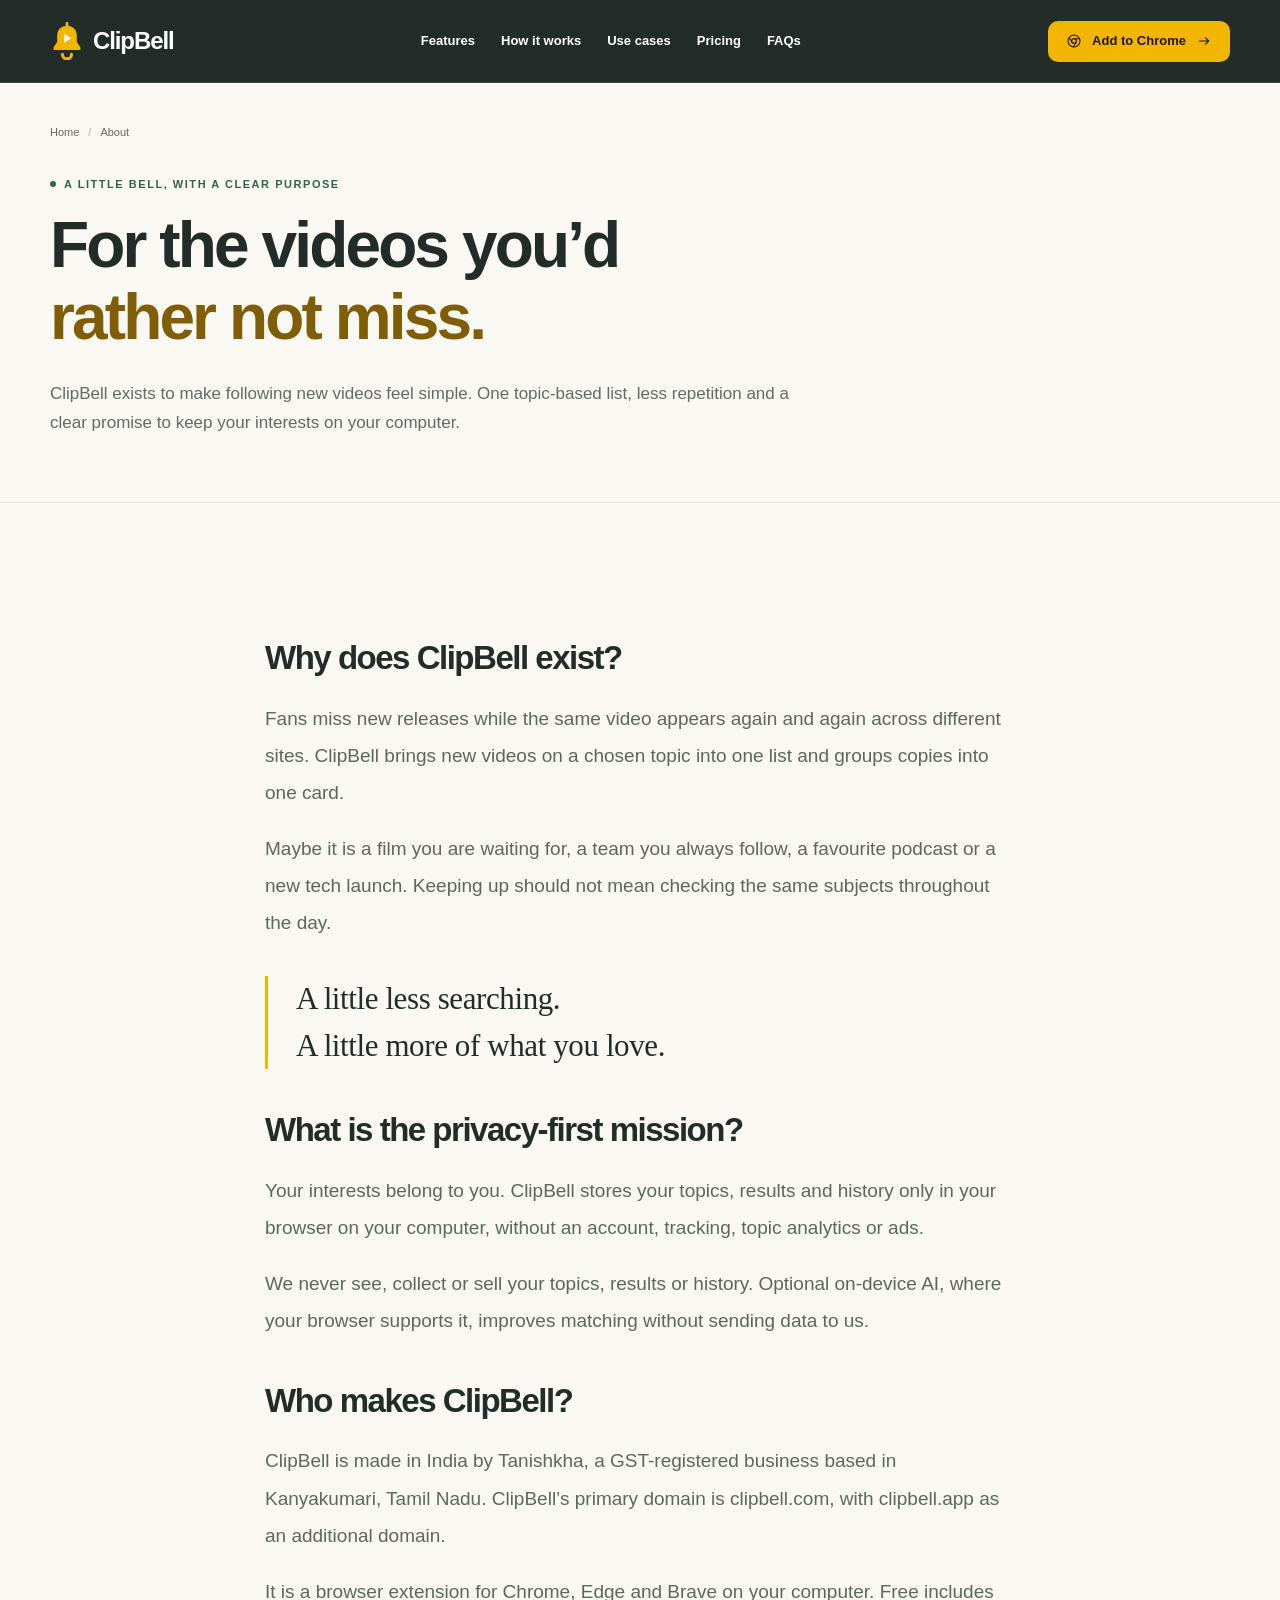
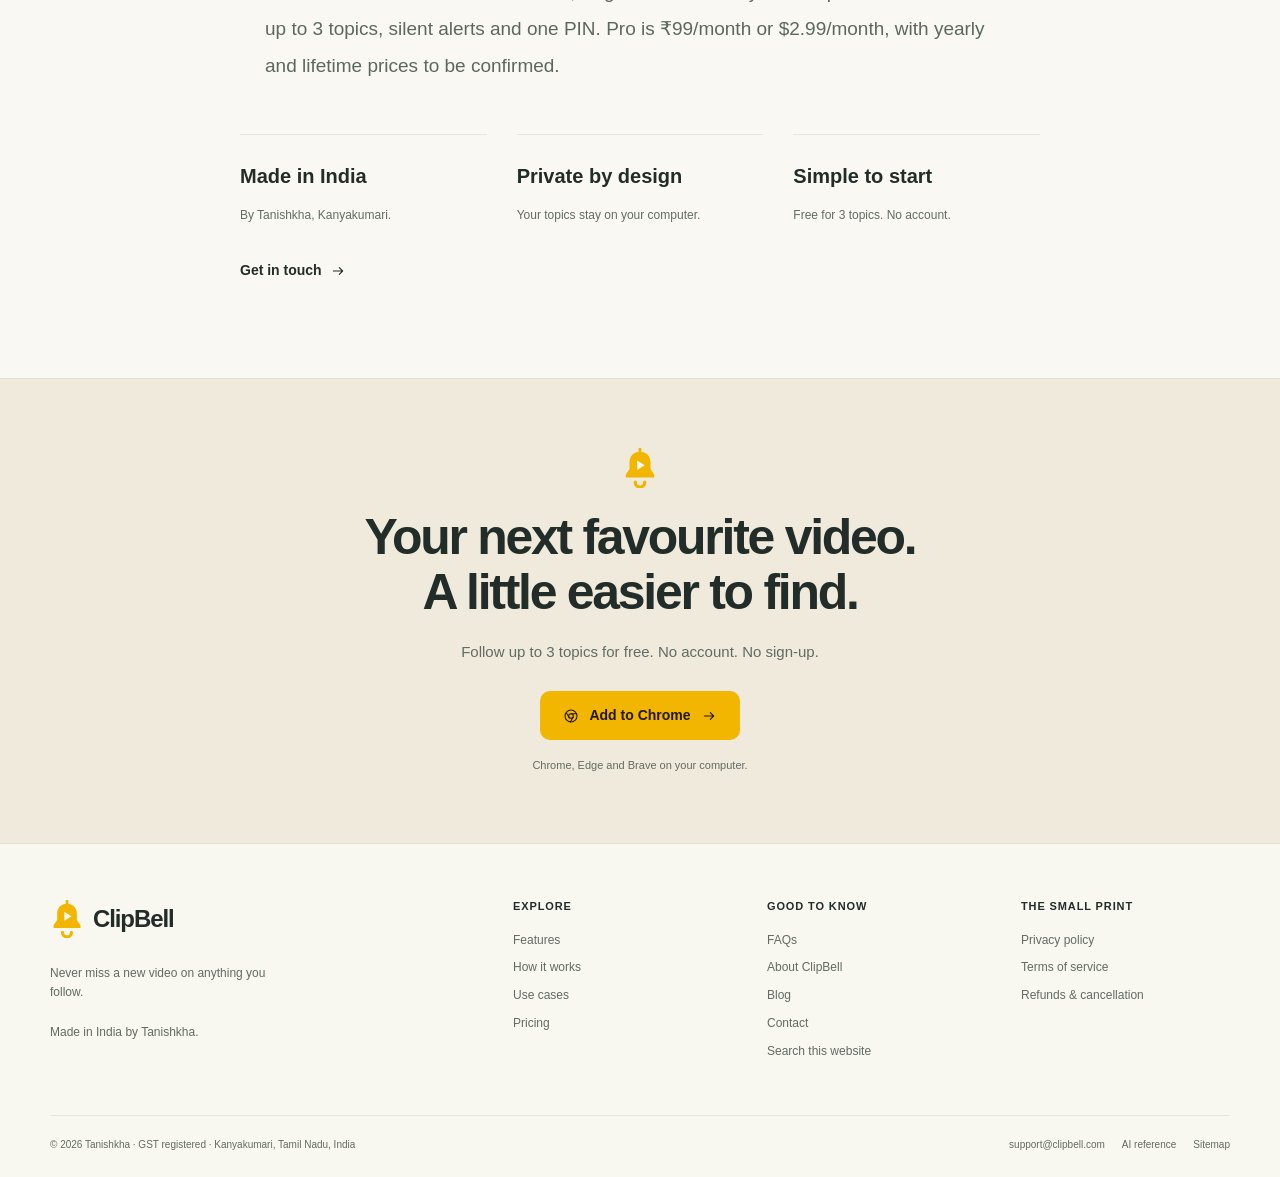
==== about/index.html @ e233ed97 "ClipBell website" ====
<!doctype html>
<html lang="en"><head><meta charset="utf-8"><meta name="viewport" content="width=device-width, initial-scale=1"><meta name="color-scheme" content="light"><meta name="theme-color" content="#FAF8F2">
<title>About ClipBell — Made in India, Private by Design</title><meta name="description" content="Meet ClipBell, the private video tracker made in India by Tanishkha. A simpler way to follow new videos, without repeat results or an account."><meta name="robots" content="index,follow,max-image-preview:large"><link rel="canonical" href="https://clipbell.com/about/">
<meta property="og:type" content="website"><meta property="og:site_name" content="ClipBell"><meta property="og:locale" content="en_IN"><meta property="og:title" content="About ClipBell — Made in India, Private by Design"><meta property="og:description" content="Meet ClipBell, the private video tracker made in India by Tanishkha. A simpler way to follow new videos, without repeat results or an account."><meta property="og:url" content="https://clipbell.com/about/"><meta property="og:image" content="https://clipbell.com/assets/og-clipbell.png?v=dark-header-f2b500"><meta property="og:image:width" content="1200"><meta property="og:image:height" content="630"><meta property="og:image:alt" content="ClipBell mango-yellow bell on warm off-white. Never miss a new video on anything you follow.">
<meta name="twitter:card" content="summary_large_image"><meta name="twitter:title" content="About ClipBell — Made in India, Private by Design"><meta name="twitter:description" content="Meet ClipBell, the private video tracker made in India by Tanishkha. A simpler way to follow new videos, without repeat results or an account."><meta name="twitter:image" content="https://clipbell.com/assets/og-clipbell.png?v=dark-header-f2b500"><meta name="twitter:image:alt" content="ClipBell mango-yellow bell on warm off-white. Never miss a new video on anything you follow.">
<link rel="icon" href="/assets/favicon.svg?v=dark-header-f2b500" type="image/svg+xml"><link rel="icon" href="/assets/favicon-32.png?v=dark-header-f2b500" type="image/png" sizes="32x32"><link rel="apple-touch-icon" href="/assets/apple-touch-icon.png?v=dark-header-f2b500"><link rel="stylesheet" href="/assets/site.css?v=dark-header-f2b500"><link rel="describedby" href="/llms.txt" type="text/plain"><link rel="alternate" type="text/markdown" href="/about/index.md" title="Plain-text version of this page">
<script type="application/ld+json">{"@context":"https://schema.org","@graph":[{"@type":"Organization","@id":"https://clipbell.com/#organization","name":"Tanishkha","legalName":"Tanishkha","url":"https://clipbell.com/","brand":{"@type":"Brand","name":"ClipBell"},"logo":"https://clipbell.com/assets/clipbell-logo.svg?v=dark-header-f2b500","email":"support@clipbell.com","address":{"@type":"PostalAddress","addressLocality":"Kanyakumari","addressRegion":"Tamil Nadu","addressCountry":"IN"},"contactPoint":{"@type":"ContactPoint","contactType":"customer support","email":"support@clipbell.com","availableLanguage":"English"}},{"@type":"SoftwareApplication","@id":"https://clipbell.com/#software","name":"ClipBell","url":"https://clipbell.com/","description":"ClipBell is a browser extension for Chrome, Edge and Brave that alerts you when new videos are released on topics you follow. Topics, results and history stay in your browser on your computer.","applicationCategory":"BrowserApplication","operatingSystem":"Chrome, Edge, Brave","isAccessibleForFree":true,"publisher":{"@id":"https://clipbell.com/#organization"},"offers":[{"@type":"Offer","name":"ClipBell Free","price":0,"priceCurrency":"INR","url":"https://clipbell.com/pricing/","description":"Up to 3 topics, silent alerts and one PIN."},{"@type":"Offer","name":"ClipBell Pro — monthly — INR","price":99,"priceCurrency":"INR","url":"https://clipbell.com/pricing/","priceSpecification":{"@type":"UnitPriceSpecification","price":99,"priceCurrency":"INR","referenceQuantity":{"@type":"QuantitativeValue","value":1,"unitText":"month"}},"description":"Monthly Pro: unlimited topics, master PIN and personal topics, popup and daily digest alerts, all filters and related videos. Checkout details are pending."},{"@type":"Offer","name":"ClipBell Pro — monthly — USD","price":2.99,"priceCurrency":"USD","url":"https://clipbell.com/pricing/","priceSpecification":{"@type":"UnitPriceSpecification","price":2.99,"priceCurrency":"USD","referenceQuantity":{"@type":"QuantitativeValue","value":1,"unitText":"month"}},"description":"Monthly Pro: unlimited topics, master PIN and personal topics, popup and daily digest alerts, all filters and related videos. Checkout details are pending."}]},{"@type":"WebSite","@id":"https://clipbell.com/#website","name":"ClipBell","url":"https://clipbell.com/","publisher":{"@id":"https://clipbell.com/#organization"},"inLanguage":"en","potentialAction":{"@type":"SearchAction","target":{"@type":"EntryPoint","urlTemplate":"https://clipbell.com/search/?q={search_term_string}"},"query-input":"required name=search_term_string"}},{"@type":"BreadcrumbList","@id":"https://clipbell.com/about/#breadcrumbs","itemListElement":[{"@type":"ListItem","position":1,"name":"Home","item":"https://clipbell.com/"},{"@type":"ListItem","position":2,"name":"About","item":"https://clipbell.com/about/"}]},{"@type":"WebPage","@id":"https://clipbell.com/about/#webpage","name":"About ClipBell — Made in India, Private by Design","description":"Meet ClipBell, the private video tracker made in India by Tanishkha. A simpler way to follow new videos, without repeat results or an account.","url":"https://clipbell.com/about/","isPartOf":{"@id":"https://clipbell.com/#website"},"about":{"@id":"https://clipbell.com/#software"},"breadcrumb":{"@id":"https://clipbell.com/about/#breadcrumbs"},"inLanguage":"en"}]}</script><script src="/assets/site.js" defer></script></head>
<body><a href="#main" class="skip-link">Skip to content</a>
<header class="site-header"><div class="container header-row">
<a href="/" class="wordmark" aria-label="ClipBell home"><svg class="brand-icon" viewBox="0 0 38 42" fill="none" aria-hidden="true"><path d="M19 4c-6.8 0-11 4.8-11 11v7l-4 6v3h30v-3l-4-6v-7C30 8.8 25.8 4 19 4Z" fill="currentColor"/><path d="M14 36a5 5 0 0 0 10 0" stroke="currentColor" stroke-width="3.5" stroke-linecap="round"/><path d="m16 13 8 5-8 5V13Z" fill="#fffaf0"/><path d="M19 1v4" stroke="currentColor" stroke-width="3" stroke-linecap="round"/></svg><span>ClipBell</span></a>
<nav class="nav" id="main-navigation" aria-label="Main navigation"><a href="/features/">Features</a><a href="/how-it-works/">How it works</a><a href="/use-cases/">Use cases</a><a href="/pricing/">Pricing</a><a href="/faq/">FAQs</a></nav>
<div class="header-actions"><a class="button button-sm" href="/#install-info" data-launch="install" data-placeholder="[Chrome Web Store link]"><svg class="icon icon-sm" viewBox="0 0 24 24" fill="none" stroke="currentColor" stroke-width="1.6" stroke-linecap="round" stroke-linejoin="round" aria-hidden="true"><circle cx="12" cy="12" r="9"/><circle cx="12" cy="12" r="3.5"/><path d="M12 8.5h8M9 14l-4-7m10 7-4 7"/></svg>Add to Chrome<svg class="icon icon-sm" viewBox="0 0 24 24" fill="none" stroke="currentColor" stroke-width="1.6" stroke-linecap="round" stroke-linejoin="round" aria-hidden="true"><path d="M5 12h14m-5-5 5 5-5 5"/></svg></a><button class="menu-toggle" id="menu-toggle" type="button" aria-label="Toggle navigation" aria-controls="main-navigation" aria-expanded="false"><svg class="icon" viewBox="0 0 24 24" fill="none" stroke="currentColor" stroke-width="1.6" stroke-linecap="round" stroke-linejoin="round" aria-hidden="true"><path d="M4 7h16M4 12h16M4 17h16"/></svg></button></div>
</div></header><main id="main"><section class="page-hero"><div class="container"><ol class="breadcrumbs" aria-label="Breadcrumb"><li><a href="/">Home</a></li><li aria-current="page">About</li></ol><p class="eyebrow">A little bell, with a clear purpose</p><h1>For the videos you’d<br><span class="accent">rather not miss.</span></h1><p class="lead">ClipBell exists to make following new videos feel simple. One topic-based list, less repetition and a clear promise to keep your interests on your computer.</p></div></section><section class="section"><div class="container narrow"><div class="story"><h2>Why does ClipBell exist?</h2><p>Fans miss new releases while the same video appears again and again across different sites. ClipBell brings new videos on a chosen topic into one list and groups copies into one card.</p><p>Maybe it is a film you are waiting for, a team you always follow, a favourite podcast or a new tech launch. Keeping up should not mean checking the same subjects throughout the day.</p><p class="pullquote">A little less searching.<br>A little more of what you love.</p><h2>What is the privacy-first mission?</h2><p>Your interests belong to you. ClipBell stores your topics, results and history only in your browser on your computer, without an account, tracking, topic analytics or ads.</p><p>We never see, collect or sell your topics, results or history. Optional on-device AI, where your browser supports it, improves matching without sending data to us.</p><h2>Who makes ClipBell?</h2><p>ClipBell is made in India by Tanishkha, a GST-registered business based in Kanyakumari, Tamil Nadu. ClipBell’s primary domain is clipbell.com, with clipbell.app as an additional domain.</p><p>It is a browser extension for Chrome, Edge and Brave on your computer. Free includes up to 3 topics, silent alerts and one PIN. Pro is ₹99/month or $2.99/month, with yearly and lifetime prices to be confirmed.</p></div><div class="fact-strip"><div><strong>Made in India</strong><span>By Tanishkha, Kanyakumari.</span></div><div><strong>Private by design</strong><span>Your topics stay on your computer.</span></div><div><strong>Simple to start</strong><span>Free for 3 topics. No account.</span></div></div><div class="subsection-link"><a class="text-link " href="/contact/">Get in touch<svg class="icon icon-sm" viewBox="0 0 24 24" fill="none" stroke="currentColor" stroke-width="1.6" stroke-linecap="round" stroke-linejoin="round" aria-hidden="true"><path d="M5 12h14m-5-5 5 5-5 5"/></svg></a></div></div></section><section class="cta" id="install-info"><div class="container"><svg class="bell-large" viewBox="0 0 38 42" fill="none" aria-hidden="true"><path d="M19 4c-6.8 0-11 4.8-11 11v7l-4 6v3h30v-3l-4-6v-7C30 8.8 25.8 4 19 4Z" fill="currentColor"/><path d="M14 36a5 5 0 0 0 10 0" stroke="currentColor" stroke-width="3.5" stroke-linecap="round"/><path d="m16 13 8 5-8 5V13Z" fill="#fffaf0"/><path d="M19 1v4" stroke="currentColor" stroke-width="3" stroke-linecap="round"/></svg><h2>Your next favourite video.<br>A little easier to find.</h2><p>Follow up to 3 topics for free. No account. No sign-up.</p><a class="button " href="/#install-info" data-launch="install" data-placeholder="[Chrome Web Store link]"><svg class="icon icon-sm" viewBox="0 0 24 24" fill="none" stroke="currentColor" stroke-width="1.6" stroke-linecap="round" stroke-linejoin="round" aria-hidden="true"><circle cx="12" cy="12" r="9"/><circle cx="12" cy="12" r="3.5"/><path d="M12 8.5h8M9 14l-4-7m10 7-4 7"/></svg>Add to Chrome<svg class="icon icon-sm" viewBox="0 0 24 24" fill="none" stroke="currentColor" stroke-width="1.6" stroke-linecap="round" stroke-linejoin="round" aria-hidden="true"><path d="M5 12h14m-5-5 5 5-5 5"/></svg></a><p class="small">Chrome, Edge and Brave on your computer.</p><noscript><p class="noscript-note">Install link pending: [Chrome Web Store link]. <a href="/contact/">Contact us for help.</a></p></noscript></div></section></main><footer class="site-footer"><div class="container"><div class="footer-grid"><div class="footer-brand"><a href="/" class="wordmark" aria-label="ClipBell home"><svg class="brand-icon" viewBox="0 0 38 42" fill="none" aria-hidden="true"><path d="M19 4c-6.8 0-11 4.8-11 11v7l-4 6v3h30v-3l-4-6v-7C30 8.8 25.8 4 19 4Z" fill="currentColor"/><path d="M14 36a5 5 0 0 0 10 0" stroke="currentColor" stroke-width="3.5" stroke-linecap="round"/><path d="m16 13 8 5-8 5V13Z" fill="#fffaf0"/><path d="M19 1v4" stroke="currentColor" stroke-width="3" stroke-linecap="round"/></svg><span>ClipBell</span></a><p>Never miss a new video on anything you follow.<br><br>Made in India by Tanishkha.</p></div><div class="footer-group"><h2>Explore</h2><ul><li><a href="/features/">Features</a></li><li><a href="/how-it-works/">How it works</a></li><li><a href="/use-cases/">Use cases</a></li><li><a href="/pricing/">Pricing</a></li></ul></div><div class="footer-group"><h2>Good to know</h2><ul><li><a href="/faq/">FAQs</a></li><li><a href="/about/">About ClipBell</a></li><li><a href="/blog/">Blog</a></li><li><a href="/contact/">Contact</a></li><li><a href="/search/">Search this website</a></li></ul></div><div class="footer-group"><h2>The small print</h2><ul><li><a href="/privacy/">Privacy policy</a></li><li><a href="/terms/">Terms of service</a></li><li><a href="/refund-policy/">Refunds & cancellation</a></li></ul></div></div><div class="footer-bottom"><p>© 2026 Tanishkha · GST registered · Kanyakumari, Tamil Nadu, India</p><div class="footer-small-links"><a href="mailto:support@clipbell.com">support@clipbell.com</a><a href="/llms.txt">AI reference</a><a href="/sitemap.xml">Sitemap</a></div></div></div></footer><dialog id="launch-notice" class="notice-dialog" aria-labelledby="notice-heading" aria-describedby="notice-text"><svg class="brand-icon" viewBox="0 0 38 42" fill="none" aria-hidden="true"><path d="M19 4c-6.8 0-11 4.8-11 11v7l-4 6v3h30v-3l-4-6v-7C30 8.8 25.8 4 19 4Z" fill="currentColor"/><path d="M14 36a5 5 0 0 0 10 0" stroke="currentColor" stroke-width="3.5" stroke-linecap="round"/><path d="m16 13 8 5-8 5V13Z" fill="#fffaf0"/><path d="M19 1v4" stroke="currentColor" stroke-width="3" stroke-linecap="round"/></svg><h2 id="notice-heading">The install link is being finalised.</h2><p id="notice-text">The official extension listing needs to be added before installation is available here.</p><code id="notice-value">[Chrome Web Store link]</code><div class="actions"><button id="notice-close" type="button" class="button button-dark">Got it</button><a href="/contact/" class="text-link">Contact ClipBell</a></div></dialog></body></html>
---- assets/site.css ----
/* ClipBell • locally served, dependency-free styles */
:root{--orange:#f2b500;--orange-dark:#805e08;--orange-pale:#fff7db;--ink:#222c28;--muted:#626b64;--cream:#faf8f2;--paper:#fffefa;--line:#e5e6dc;--green:#33634a;--sage:#e9eee3;--serif:Georgia,serif;--radius:20px;--shadow:0 22px 65px -36px #303a3140;font-family:Inter,-apple-system,BlinkMacSystemFont,"Segoe UI",sans-serif;color:var(--ink);background:var(--cream);font-synthesis:none;color-scheme:light}
*{box-sizing:border-box}html{scroll-behavior:smooth;scroll-padding-top:100px}body{margin:0;font-size:16px;line-height:1.65;-webkit-font-smoothing:antialiased}button,input,textarea,select{font:inherit}button,a,input,textarea,summary{-webkit-tap-highlight-color:transparent}a{color:inherit;text-underline-offset:4px}a:hover{color:var(--orange-dark)}button{cursor:pointer}button:disabled{cursor:not-allowed}img,svg{vertical-align:middle}img{max-width:100%;height:auto}h1,h2,h3,h4,p{margin:0}h1,h2,h3{line-height:1.12;letter-spacing:-.045em}h1{font-size:clamp(2.75rem,5.2vw,4.9rem);font-weight:650}h2{font-size:clamp(2rem,3.4vw,3.15rem);font-weight:620}h3{font-size:1.3rem;font-weight:650;letter-spacing:-.025em}p+p{margin-top:1em}ul,ol{padding-left:1.25rem}li+li{margin-top:.45rem}button{color:inherit}button:focus-visible,a:focus-visible,input:focus-visible,textarea:focus-visible,summary:focus-visible{outline:3px solid #805e08;outline-offset:4px}button svg,a svg{flex-shrink:0}::selection{background:#ffe59a;color:#222c28}[hidden]{display:none!important}.sr-only{position:absolute;width:1px;height:1px;padding:0;margin:-1px;overflow:hidden;clip:rect(0,0,0,0);white-space:nowrap;border:0}.skip-link{position:fixed;left:16px;top:-100px;z-index:100;background:var(--ink);color:white;padding:12px 20px;border-radius:12px}.skip-link:focus{top:16px;color:white}.container{width:min(1180px,calc(100% - 64px));margin:auto}.narrow{max-width:800px}.section{padding:94px 0}.section-small{padding:56px 0}.section-head{display:flex;align-items:flex-end;justify-content:space-between;gap:40px;margin-bottom:42px}.section-head h2{max-width:660px}.section-head>p{max-width:380px;color:var(--muted)}.eyebrow{display:flex;align-items:center;gap:8px;font-size:11px;letter-spacing:.14em;font-weight:750;text-transform:uppercase;color:var(--green);margin-bottom:20px}.eyebrow:before{content:"";width:6px;height:6px;border-radius:50%;background:currentColor;flex-shrink:0}.muted{color:var(--muted)}.accent{color:var(--orange-dark)}.lead{font-size:18px;line-height:1.75;color:var(--muted);max-width:670px}.small{font-size:13px}.tiny{font-size:11px}.center{text-align:center}.center .eyebrow{justify-content:center}.center .lead{margin-left:auto;margin-right:auto}.button{display:inline-flex;align-items:center;justify-content:center;gap:10px;padding:13px 22px;min-height:49px;border-radius:10px;border:1px solid transparent;background:var(--orange);color:#231708;font-weight:700;line-height:1.35;text-decoration:none;font-size:14px;transition:background .16s,transform .16s}.button:hover{background:#dca500;color:#21170e;transform:translateY(-1px)}.button-dark{background:var(--ink);color:#fff}.button-dark:hover{background:#3a483e;color:#fff}.button-outline{border-color:#d7dcd1;background:transparent;color:var(--ink)}.button-outline:hover{background:#f0f1e9;color:var(--ink)}.button-sm{font-size:13px;min-height:41px;padding:10px 17px}.text-link{display:inline-flex;align-items:center;gap:8px;font-size:14px;font-weight:700;text-decoration:none}.text-link:hover{text-decoration:underline}.actions{display:flex;gap:14px;align-items:center;flex-wrap:wrap}.icon{width:20px;height:20px;display:inline-block}.icon-sm{width:16px;height:16px}.icon-lg{width:26px;height:26px}.site-header{border-bottom:1px solid #3b463f;background:#222c28;color:#fff;position:sticky;top:0;z-index:40;backdrop-filter:blur(12px)}.header-row{height:82px;display:flex;align-items:center;justify-content:space-between;gap:32px}.wordmark{display:inline-flex;align-items:center;gap:9px;font-size:24px;font-weight:760;letter-spacing:-1.1px;text-decoration:none;line-height:1}.wordmark:hover{color:var(--ink)}.brand-icon{width:34px;height:38px;color:var(--orange)}.nav{display:flex;align-items:center;gap:26px;font-size:13px;font-weight:570}.nav a{text-decoration:none;position:relative}.nav a[aria-current=page]{color:var(--orange-dark)}.nav a[aria-current=page]:after{content:"";width:4px;height:4px;border-radius:50%;background:currentColor;position:absolute;bottom:-9px;left:calc(50% - 2px)}.header-actions{display:flex;align-items:center;gap:13px}.menu-toggle{display:none;border:1px solid var(--line);background:transparent;width:42px;height:42px;border-radius:9px}.hero{padding:74px 0 68px;overflow:hidden}.hero-grid{display:grid;grid-template-columns:1.06fr 1fr;gap:56px;align-items:center}.hero h1{max-width:600px;font-size:clamp(2.9rem,4.75vw,4.6rem);line-height:1.08;margin-bottom:25px}.hero .lead{font-size:17px;max-width:470px;margin-bottom:26px}.hero .privacy-line{margin:24px 0 13px;font-size:12px;display:flex;align-items:center;gap:7px;color:var(--green);font-weight:650}.browser-support{display:flex;align-items:center;gap:9px;font-size:11px;color:var(--muted)}.browser-support .divider{width:1px;background:#d4d8ce;height:14px;margin:0 2px}.browser-dot{width:15px;height:15px;border-radius:50%;display:inline-grid;place-items:center;border:1px solid #919b91;font-size:8px;font-weight:700;color:#4f6253}.hero-art{position:relative;isolation:isolate;padding:18px 0 25px}.hero-art:before{content:"";position:absolute;inset:45px -30px -4px 18px;border-radius:40% 50% 42% 40%;background:#ecefdf;z-index:-1}.demo-window{background:#fffefa;border:1px solid #dadfd2;border-radius:15px;box-shadow:0 25px 52px -30px #263a2c63;overflow:hidden;transform:rotate(1deg)}.window-bar{height:36px;background:#f3f2eb;display:flex;align-items:center;gap:5px;padding:0 16px;border-bottom:1px solid var(--line)}.window-bar i{width:6px;height:6px;border:1px solid #c9cdc2;border-radius:50%}.window-bar span{font-size:10px;color:#747e72;margin:auto}.window-bar svg{color:var(--green)}.demo-content{padding:22px}.demo-title-row{display:flex;align-items:center;justify-content:space-between;margin-bottom:5px}.demo-title{font-size:21px;letter-spacing:-.7px;font-weight:720}.bell-count{display:flex;align-items:center;gap:6px;color:var(--orange-dark)}.bell-count b{background:var(--orange);color:#221708;font-size:10px;border-radius:5px;padding:1px 5px}.demo-subtitle{font-size:11px;color:var(--muted);margin-bottom:18px}.demo-tabs{display:flex;gap:5px;margin-bottom:18px;flex-wrap:wrap}.demo-tabs button{border:1px solid #e3e5db;border-radius:7px;background:white;font-size:10px;padding:7px 10px;min-height:32px}.demo-tabs button[aria-selected=true]{background:#263c2f;border-color:#263c2f;color:#fff}.demo-list{display:grid;gap:9px}.video-card{display:grid;grid-template-columns:91px 1fr;gap:12px;border:1px solid #e9eadf;border-radius:10px;background:white;padding:9px;align-items:center}.thumb{height:72px;border-radius:6px;position:relative;overflow:hidden;display:grid;place-items:center;background:#edeadd;color:#646753}.thumb:before{content:"";position:absolute;width:90px;height:90px;border:1px solid #ffffff30;border-radius:50%;right:-10px;bottom:-35px}.thumb svg{width:40px;height:40px;opacity:.95}.thumb.cinema{background:#454b3f;color:#f6dfa4}.thumb.sport{background:#b4c6a2;color:#244d38}.thumb.tech{background:#c7c8e4;color:#4d4b77}.thumb.podcast{background:#e9bea7;color:#6f3d30}.thumb.music{background:#c4d8d3;color:#39615a}.thumb.new{background:#d2d7bf;color:#475b39}.thumb .time{position:absolute;bottom:5px;right:5px;font-size:8px;background:#17241ecc;color:#fff;border-radius:3px;padding:0 4px}.video-copy h3{font-size:12px;letter-spacing:-.15px;line-height:1.35;margin-bottom:4px}.video-copy p{font-size:9px;color:var(--muted);margin:0 0 7px}.tag{display:inline-flex;align-items:center;gap:4px;font-size:9px;font-weight:650;border-radius:4px;padding:2px 6px;background:#edf2e7;color:#376248;white-space:nowrap}.tag-subscription{background:#f4ecdc;color:#74500b}.tag-unsure{background:#efefea;color:#676e5d}.video-tags{display:flex;gap:5px;align-items:center;flex-wrap:wrap}.video-tags .region{font-size:8px;color:#697463}.demo-bottom{border-top:1px solid var(--line);margin:17px 0 -4px;padding-top:11px;display:flex;justify-content:space-between;align-items:center;font-size:9px;color:var(--muted)}.live-dot{width:5px;height:5px;border-radius:50%;background:var(--green);display:inline-block;margin-right:5px}.sample-caption{font-size:10px;color:var(--muted);text-align:center;margin-top:19px}.floating-note{position:absolute;left:-20px;bottom:13px;background:#fffefa;border:1px solid #e2e5d7;border-radius:10px;padding:12px 17px;box-shadow:var(--shadow);font-size:11px;font-weight:600;display:flex;align-items:center;gap:10px;transform:rotate(-3deg)}.floating-note svg{color:var(--green)}.topic-band{border-top:1px solid var(--line);border-bottom:1px solid var(--line);padding:23px 0}.topic-band .container{display:flex;align-items:center;justify-content:space-between;gap:16px;flex-wrap:wrap}.topic-band p{font-size:10px;text-transform:uppercase;letter-spacing:.1em;font-weight:700;color:var(--muted)}.topic-items{display:flex;align-items:center;gap:24px;flex-wrap:wrap;font-size:12px;font-weight:550;color:#5e665c}.topic-items span{display:flex;align-items:center;gap:8px}.step-grid{display:grid;grid-template-columns:repeat(3,1fr);gap:44px}.step-number{font-family:var(--serif);color:var(--orange-dark);font-size:36px;line-height:1;margin-bottom:24px}.step-grid h3{margin-bottom:12px}.step-grid p{font-size:14px;color:var(--muted);line-height:1.8}.rule-top{border-top:1px solid var(--line);padding-top:28px}.sage-section{background:var(--sage)}.feature-mosaic{display:grid;grid-template-columns:1.12fr 1fr 1fr;gap:18px}.feature-tile{background:var(--paper);border:1px solid #dfe4d7;border-radius:16px;padding:27px;display:flex;flex-direction:column;min-height:280px;overflow:hidden}.feature-tile.wide{grid-column:span 1}.feature-tile .feature-icon{width:40px;height:40px;border-radius:10px;background:var(--orange-pale);display:grid;place-items:center;color:var(--orange-dark);margin-bottom:29px}.feature-tile h3{font-size:22px;margin-bottom:13px}.feature-tile p{font-size:13px;line-height:1.8;color:var(--muted)}.feature-tile .mini-viz{margin-top:auto;padding-top:30px}.mini-pills{display:flex;gap:7px;flex-wrap:wrap}.mini-pills span{border:1px solid #dfe5d5;border-radius:6px;padding:5px 8px;font-size:10px;background:#f8f9f1}.mini-pills .active{background:var(--ink);border-color:var(--ink);color:white}.mini-merge{display:flex;align-items:center;justify-content:space-between;gap:8px}.mini-merge .stack{display:flex;gap:3px}.mini-merge .stack i{width:26px;height:38px;border-radius:5px;background:#e9dfc9;border:1px solid #d0c3a8}.mini-merge .stack i:nth-child(2){background:#d6e0cc;transform:rotate(-6deg)}.mini-merge .merged{padding:10px 12px;border:1px solid #dce4d5;border-radius:8px;background:#f6f8ee;font-size:11px;font-weight:650}.subsection-link{margin-top:30px}.watch-types{display:grid;grid-template-columns:repeat(3,1fr);border:1px solid var(--line);border-radius:17px;overflow:hidden;margin:32px 0 16px;background:var(--paper)}.watch-type{padding:30px}.watch-type+.watch-type{border-left:1px solid var(--line)}.watch-type .tag{font-size:11px;padding:4px 9px;margin-bottom:18px}.watch-type h3{font-size:20px;margin-bottom:10px}.watch-type p{font-size:13px;line-height:1.8;color:var(--muted)}.privacy-banner{background:#243b2f;color:#f8f8ef;border-radius:22px;padding:56px;display:grid;grid-template-columns:.9fr 1.1fr;gap:80px;align-items:center}.privacy-banner .eyebrow{color:#b2c6a8}.privacy-banner h2{font-size:43px}.privacy-banner p{color:#d0dcca;font-size:14px;line-height:1.9;margin:20px 0}.privacy-banner .text-link{color:#f2b500}.privacy-points{display:grid;gap:22px}.privacy-point{display:flex;align-items:flex-start;gap:15px}.privacy-point svg{margin-top:3px;color:#b5cf9e;width:21px;height:21px}.privacy-point h3{font-size:15px;line-height:1.45;letter-spacing:-.15px;margin-bottom:3px}.privacy-point p{margin:0;color:#c1cfbb;font-size:12px}.use-grid{display:grid;grid-template-columns:repeat(5,1fr);gap:18px}.use-card{padding:23px 0;border-top:1px solid var(--line)}.use-card svg{color:#7c8769;margin-bottom:23px;width:27px;height:27px}.use-card h3{font-size:17px;letter-spacing:-.3px;margin-bottom:12px}.use-card p{font-size:12px;color:var(--muted);line-height:1.8}.price-teaser{display:flex;align-items:center;justify-content:space-between;background:#f7efd6;padding:35px 42px;border-radius:16px;gap:30px;margin-top:40px}.price-teaser h3{font-size:27px;margin-bottom:10px}.price-teaser p{font-size:13px;color:#6b675b}.faq-layout{display:grid;grid-template-columns:.7fr 1fr;gap:90px}.faq-intro .lead{font-size:15px;margin:21px 0}.faq-list{border-top:1px solid var(--line)}details{border-bottom:1px solid var(--line)}summary{cursor:pointer;list-style:none;font-size:15px;font-weight:620;display:flex;justify-content:space-between;gap:25px;padding:21px 0;line-height:1.5}summary::-webkit-details-marker{display:none}summary:after{content:"+";color:var(--muted);font-size:21px;font-weight:400;line-height:1}details[open]>summary:after{content:"−"}details .answer{font-size:14px;color:var(--muted);padding:0 24px 23px 0;line-height:1.85}.cta{padding:69px 0;background:#efeadb;text-align:center;border-top:1px solid #e3decd;border-bottom:1px solid #e3decd}.cta .bell-large{width:38px;height:40px;color:var(--orange);margin-bottom:22px}.cta h2{font-size:clamp(2.1rem,3.9vw,3.6rem);max-width:650px;margin:auto}.cta p{color:var(--muted);font-size:15px;margin:19px 0 26px}.cta .small{font-size:11px;margin:16px 0 0}.site-footer{padding:56px 0 24px;background:#f8f7f0}.footer-grid{display:grid;grid-template-columns:2fr 1fr 1fr 1fr;gap:45px;margin-bottom:45px}.footer-brand p{font-size:12px;color:var(--muted);max-width:220px;margin-top:17px}.footer-group h2{font-size:11px;text-transform:uppercase;letter-spacing:.08em;margin-bottom:18px}.footer-group ul{list-style:none;padding:0;margin:0}.footer-group li{margin:8px 0;font-size:12px;color:var(--muted)}.footer-group a{text-decoration:none}.footer-bottom{display:flex;justify-content:space-between;align-items:center;border-top:1px solid var(--line);padding-top:21px;gap:20px;font-size:10px;color:var(--muted)}.footer-bottom a{text-decoration:none}.footer-small-links{display:flex;gap:17px}.page-hero{padding:40px 0 64px;border-bottom:1px solid var(--line)}.breadcrumbs{display:flex;align-items:center;gap:9px;font-size:11px;color:var(--muted);margin:0 0 34px;list-style:none;padding:0}.breadcrumbs li+li{margin:0}.breadcrumbs a{text-decoration:none}.breadcrumbs li+li:before{content:"/";margin-right:9px;color:#acb2a4}.page-hero h1{font-size:clamp(2.6rem,5vw,4.3rem);max-width:930px;margin-bottom:25px}.page-hero .lead{max-width:780px;font-size:17px}.page-hero .eyebrow{margin-bottom:17px}.jump-links{display:flex;gap:9px;flex-wrap:wrap;margin-top:28px}.jump-links a{border:1px solid #dbdfd2;border-radius:100px;padding:7px 13px;text-decoration:none;font-size:12px;background:var(--paper)}.feature-section{display:grid;grid-template-columns:.7fr 1fr;gap:80px;padding:60px 0;border-bottom:1px solid var(--line)}.feature-section:last-child{border:0}.feature-section h2{font-size:33px;margin:20px 0}.feature-section>.feature-intro>p{color:var(--muted);font-size:15px}.section-symbol{width:48px;height:48px;border-radius:14px;background:var(--orange-pale);color:var(--orange-dark);display:grid;place-items:center}.detail-grid{display:grid;grid-template-columns:1fr 1fr;gap:28px 30px}.detail-item h3{font-size:17px;line-height:1.4;margin-bottom:9px}.detail-item p{font-size:13px;color:var(--muted);line-height:1.85}.pro-label{font-size:9px;letter-spacing:.03em;padding:2px 6px;background:#fff1b8;color:#805e08;border-radius:4px;display:inline-block;vertical-align:middle;margin-left:5px;font-weight:650}.setup-step{display:grid;grid-template-columns:1fr 1.1fr;gap:70px;align-items:center;padding:44px 0;border-bottom:1px solid var(--line)}.setup-step h2{font-size:29px;letter-spacing:-.035em;margin-bottom:16px}.setup-step p{font-size:14px;color:var(--muted)}.setup-step ol{font-size:13px;color:var(--muted)}.shot-placeholder{margin:0}.shot-placeholder img{background:#f0f2e6;border:1px solid #dce1d2;border-radius:14px;width:100%;aspect-ratio:16/10;object-fit:contain}.shot-placeholder figcaption{font-size:10px;color:var(--muted);margin-top:10px}.tips-table{margin-top:28px;width:100%;border-collapse:collapse;background:var(--paper);font-size:14px}.tips-table th,.tips-table td{text-align:left;border-bottom:1px solid var(--line);padding:17px 20px}.tips-table th{font-size:11px;text-transform:uppercase;letter-spacing:.07em;color:var(--muted);background:#f0f1e7}.tips-table td:first-child{color:var(--muted)}.callout{background:#eef1e5;border:1px solid #dce3d3;border-radius:12px;padding:22px 25px;font-size:13px;color:#43583d;margin-top:25px}.callout p+p{margin-top:10px}.draft-note{background:#fff7db;border:1px solid #ead99e;border-radius:10px;padding:17px 20px;font-size:12px;color:#805e08;margin-top:25px}.draft-note strong{font-weight:700}.pricing-controls{display:flex;justify-content:center;gap:26px;align-items:center;flex-wrap:wrap;margin-bottom:36px}.segmented{display:inline-flex;border:1px solid #d7ddcd;padding:4px;border-radius:10px;background:#f2f2e8;gap:3px;max-width:100%}.segmented button{border:0;border-radius:7px;padding:9px 16px;font-size:12px;background:transparent;white-space:nowrap;min-height:39px}.segmented button[aria-pressed=true]{background:var(--ink);color:#fff}.currency-select{display:flex;gap:8px;align-items:center;font-size:12px}.currency-select select{border:1px solid #d7ddcd;border-radius:8px;background:var(--paper);padding:10px;color:var(--ink);font-size:12px}.plans{display:grid;grid-template-columns:1fr 1fr;gap:24px;max-width:920px;margin:auto}.plan{background:var(--paper);border:1px solid var(--line);border-radius:17px;padding:35px;display:flex;flex-direction:column}.plan-pro{border-color:#d4b24c;background:#fff9e6;position:relative}.plan-kicker{font-size:12px;color:var(--orange-dark);font-weight:650}.plan h2{font-size:27px;margin:9px 0 14px}.plan>p{font-size:13px;color:var(--muted)}.price{font-size:47px;line-height:1.2;letter-spacing:-2px;font-weight:650;margin:27px 0 8px;min-height:57px}.price small{font-size:13px;letter-spacing:0;font-weight:500;color:var(--muted)}.price.pending{font-size:25px;letter-spacing:-.5px;line-height:1.4;display:flex;align-items:center}.price-note{font-size:11px;min-height:36px;color:var(--muted);margin-bottom:16px}.plan ul{padding:0;list-style:none;margin:25px 0 30px}.plan li{display:flex;align-items:start;gap:9px;font-size:13px;margin:12px 0}.plan li svg{width:15px;height:15px;color:var(--green);margin-top:4px;flex-shrink:0}.plan .button{margin-top:auto}.table-wrap{overflow:auto;border:1px solid var(--line);border-radius:14px;margin-top:28px}.comparison{width:100%;border-collapse:collapse;font-size:13px;background:var(--paper);text-align:left}.comparison th,.comparison td{padding:16px 22px;border-bottom:1px solid var(--line)}.comparison th{font-size:13px;background:#eef0e5}.comparison td:not(:first-child){width:25%}.comparison tr:last-child td{border:0}.comparison td svg{width:16px;height:16px;color:var(--green)}.two-col{display:grid;grid-template-columns:1fr 1fr;gap:40px}.two-col h2{font-size:28px;margin-bottom:17px}.two-col p{font-size:14px;color:var(--muted)}.audience{display:grid;grid-template-columns:.6fr 1fr;gap:85px;padding:53px 0;border-bottom:1px solid var(--line)}.audience h2{font-size:31px;margin:21px 0 0}.audience p{font-size:15px;color:var(--muted)}.audience h3{font-size:14px;margin:21px 0 10px}.topic-example{display:inline-block;font-size:12px;border:1px solid #e0e4d6;background:var(--paper);padding:6px 11px;border-radius:6px;margin:5px 4px 0 0}.legal-layout{display:grid;grid-template-columns:220px 1fr;gap:70px;align-items:start}.legal-toc{position:sticky;top:110px;border:1px solid var(--line);border-radius:14px;padding:23px;background:var(--paper)}.legal-toc h2{font-size:12px;letter-spacing:0;margin-bottom:17px}.legal-toc ul{list-style:none;padding:0;margin:0}.legal-toc li{font-size:11px;margin:10px 0;line-height:1.6}.legal-toc a{text-decoration:none;color:var(--muted)}.legal-copy section{margin-bottom:37px}.legal-copy h2{font-size:24px;letter-spacing:-.025em;line-height:1.35;margin-bottom:17px}.legal-copy p,.legal-copy li{font-size:14px;line-height:1.95;color:#5d685f}.legal-copy ul{margin-top:15px}.legal-copy a{color:var(--orange-dark)}.contact-layout{display:grid;grid-template-columns:.85fr 1fr;gap:95px;align-items:start}.contact-details{display:grid;gap:29px}.contact-detail{display:flex;gap:15px;align-items:flex-start}.contact-detail svg{margin-top:4px;color:var(--orange-dark)}.contact-detail h2{font-size:14px;letter-spacing:0;margin-bottom:8px}.contact-detail p,.contact-detail a{font-size:14px;line-height:1.8}.contact-form{padding:32px;border:1px solid var(--line);background:var(--paper);border-radius:17px}.contact-form h2{font-size:24px;margin-bottom:12px}.contact-form>p{font-size:12px;color:var(--muted);margin-bottom:24px}.field{margin-bottom:18px}.field label{display:block;font-size:12px;font-weight:650;margin-bottom:7px}.field input,.field textarea,.search-input{width:100%;border:1px solid #d6dccf;border-radius:8px;background:#fcfcf7;padding:12px 14px;color:var(--ink);font-size:14px}.field textarea{min-height:150px;resize:vertical}.form-status{padding:14px;background:var(--sage);border-radius:8px;font-size:12px;margin-top:15px}.faq-tools{display:flex;gap:15px;align-items:center;margin-bottom:30px}.faq-tools input{flex:1}.faq-tools span{font-size:12px;white-space:nowrap;color:var(--muted)}.faq-full summary{font-size:17px;padding:24px 0}.faq-full .answer{font-size:15px}.story{font-size:19px;line-height:1.95;max-width:750px;margin:auto}.story h2{margin:43px 0 23px;font-size:33px}.story p{color:#5d685d}.story .pullquote{font-family:var(--serif);font-size:31px;line-height:1.5;letter-spacing:-.4px;color:var(--ink);border-left:3px solid var(--orange);padding-left:28px;margin:35px 0}.fact-strip{display:grid;grid-template-columns:repeat(3,1fr);gap:30px;margin-top:50px}.fact-strip div{border-top:1px solid var(--line);padding-top:25px}.fact-strip strong{font-size:20px;display:block;margin-bottom:8px}.fact-strip span{font-size:12px;color:var(--muted)}.blog-list{display:grid;gap:24px}.blog-idea{padding:32px 38px;background:var(--paper);border:1px solid var(--line);border-radius:15px}.blog-idea .eyebrow{font-size:10px;margin-bottom:15px}.blog-idea h2{font-size:27px;margin:0 0 18px;letter-spacing:-.035em;line-height:1.3}.blog-idea>p{font-size:14px;color:var(--muted);max-width:770px}.blog-idea details{margin-top:21px;border-top:1px solid var(--line);border-bottom:0}.blog-idea summary{font-size:13px;padding:15px 0 0}.blog-outline{padding-top:22px}.blog-outline h3{font-size:16px;line-height:1.4;margin-top:22px}.blog-outline p,.blog-outline li{font-size:13px;color:var(--muted)}.blog-outline .seo-line{font-size:11px;background:#f1f3e7;border-radius:8px;padding:11px 14px}.search-form{display:flex;gap:10px;margin-top:25px}.search-results{display:grid;gap:15px;margin-top:28px}.search-result{padding:23px;border:1px solid var(--line);border-radius:12px;background:var(--paper)}.search-result h2{font-size:21px;margin-bottom:9px;line-height:1.4}.search-result a{text-decoration:none}.search-result p{color:var(--muted);font-size:13px}.search-result .search-url{font-size:10px;color:var(--green);margin-bottom:9px}.empty{padding:32px;background:var(--sage);border-radius:12px;font-size:14px}.notice-dialog{border:1px solid #dce0d4;border-radius:19px;padding:32px;max-width:min(470px,calc(100% - 34px));color:var(--ink);background:var(--paper);box-shadow:0 20px 90px #0003}.notice-dialog::backdrop{background:#192a22aa;backdrop-filter:blur(4px)}.notice-dialog h2{font-size:25px;margin:12px 0 17px}.notice-dialog p{font-size:14px;color:var(--muted)}.notice-dialog code{font-size:11px;word-break:break-all;display:block;background:var(--sage);padding:10px;border-radius:7px;margin:17px 0}.notice-dialog .actions{margin-top:24px}.noscript-note{font-size:12px;padding:15px;background:#fff7db}.back-link{margin-top:25px}.article-mini{font-size:13px;color:var(--muted);margin-top:25px}.logo-line{display:flex;align-items:center;gap:16px;margin-bottom:36px}.logo-line .brand-icon{width:56px;height:60px}.logo-line strong{font-size:38px;letter-spacing:-1.4px}.not-found{text-align:center;padding:120px 0}.not-found h1{font-size:60px;margin-bottom:22px}.not-found p{margin-bottom:30px;color:var(--muted)}
/* Dark header: keep the mango bell and CTA, with white navigation and wordmark. */
.site-header .wordmark,.site-header .wordmark:hover{color:#fff}
.site-header .nav{background:#222c28;border-bottom-color:#3b463f}
.site-header .nav a,.site-header .nav a:hover,.site-header .nav a[aria-current=page]{color:#fff}
.site-header .nav a[aria-current=page]:after{background:var(--orange)}
.site-header .menu-toggle{color:#fff;border-color:#68766d}
.site-header .menu-toggle:hover{border-color:var(--orange)}
.site-header a:focus-visible,.site-header button:focus-visible{outline-color:var(--orange)}
@media(min-width:1500px){.hero{padding-top:86px;padding-bottom:86px}}@media(max-width:1100px){.nav{gap:18px}.header-row{gap:20px}.header-actions .button{padding:10px 14px}.hero-grid{gap:35px}.hero .lead{font-size:16px}.demo-content{padding:17px}.demo-tabs button{padding:6px 8px}.feature-mosaic{gap:12px}.feature-tile{padding:23px}.privacy-banner{gap:45px;padding:44px}.use-grid{gap:15px}.faq-layout{gap:55px}.topic-items{gap:17px}.floating-note{left:-7px}.contact-layout{gap:55px}.legal-layout{gap:40px}}
@media(max-width:900px){.container{width:calc(100% - 42px)}.nav{display:none;position:absolute;top:74px;left:0;right:0;background:var(--cream);padding:20px 25px;border-bottom:1px solid var(--line);box-shadow:0 20px 30px -20px #26362d30;flex-direction:column;align-items:stretch;gap:0}.nav.is-open{display:flex}.nav a{padding:11px 0;font-size:14px}.nav a[aria-current=page]:after{display:none}.header-row{height:74px}.menu-toggle{display:grid;place-items:center}.hero{padding:57px 0 50px}.hero-grid{grid-template-columns:1fr 1fr;gap:30px}.hero h1{font-size:46px}.hero .actions{gap:17px}.hero .actions .button{font-size:13px;padding:12px 16px}.hero .actions .text-link{font-size:12px}.video-card{grid-template-columns:66px 1fr;gap:8px;padding:7px}.thumb{height:68px}.thumb svg{width:28px;height:28px}.demo-title{font-size:19px}.demo-subtitle{font-size:10px}.video-copy h3{font-size:10px}.video-copy p{font-size:8px}.demo-tabs{gap:4px}.demo-tabs button{font-size:9px;padding:5px 7px}.tag{font-size:8px}.floating-note{font-size:9px;padding:10px 13px}.section{padding:70px 0}.topic-band .container{justify-content:center;gap:15px}.topic-items{gap:23px}.step-grid{gap:25px}.feature-mosaic{grid-template-columns:1fr 1fr}.feature-tile:last-child{grid-column:span 2;min-height:200px;display:grid;grid-template-columns:1fr 1fr;gap:0 30px}.feature-tile:last-child .feature-icon{grid-column:1;grid-row:1}.feature-tile:last-child h3{grid-column:1;grid-row:2}.feature-tile:last-child p{grid-column:1;grid-row:3}.feature-tile:last-child .mini-viz{grid-column:2;grid-row:1/span 3;align-self:center;margin:0;padding:0}.watch-type{padding:24px}.privacy-banner{grid-template-columns:1fr 1fr;gap:35px;padding:36px}.privacy-banner h2{font-size:34px}.use-grid{grid-template-columns:repeat(3,1fr);gap:20px}.use-card{padding-top:20px}.use-card svg{margin-bottom:15px}.faq-layout{grid-template-columns:.7fr 1fr;gap:35px}.footer-grid{gap:25px}.feature-section{gap:40px;grid-template-columns:.7fr 1fr}.detail-grid{gap:23px}.setup-step{gap:35px}.audience{gap:45px}.legal-layout{grid-template-columns:1fr}.legal-toc{position:static}.legal-toc ul{display:grid;grid-template-columns:1fr 1fr;gap:0 20px}.contact-layout{gap:32px}.contact-form{padding:26px}.plans{gap:18px}.plan{padding:28px}.price{font-size:41px}.section-head{gap:25px}.section-head>p{font-size:14px}}
@media(max-width:680px){html{scroll-padding-top:85px}.container{width:calc(100% - 36px)}.header-row{height:68px;gap:12px}.wordmark{font-size:22px}.brand-icon{width:29px;height:33px}.header-actions{gap:8px}.header-actions>.button{font-size:11px;padding:9px 12px;min-height:38px}.menu-toggle{width:38px;height:38px}.nav{top:68px}.hero{padding:41px 0 39px}.hero-grid{grid-template-columns:1fr;gap:27px}.hero h1{font-size:clamp(2.7rem,10.5vw,3.5rem);max-width:540px;margin-bottom:21px}.hero .eyebrow{font-size:10px;margin-bottom:18px}.hero .lead{font-size:16px;margin-bottom:23px;max-width:500px}.hero .actions{gap:23px}.hero .actions .button{font-size:13px;padding:13px 20px}.hero .privacy-line{font-size:11px;margin-top:21px;line-height:1.65}.browser-support{font-size:10px;gap:7px}.hero-art{width:min(100%,450px);margin:auto;padding:14px 5px 21px}.hero-art:before{inset:35px -8px 0 10px}.demo-window{transform:rotate(.6deg)}.demo-content{padding:18px}.video-card{grid-template-columns:82px 1fr;gap:11px;padding:9px}.video-copy h3{font-size:12px}.video-copy p{font-size:9px}.tag{font-size:9px}.thumb{height:71px}.thumb svg{width:35px;height:35px}.demo-title{font-size:22px}.demo-subtitle{font-size:11px}.demo-tabs button{font-size:10px;padding:7px 9px}.demo-bottom{font-size:9px}.floating-note{left:0;bottom:5px;padding:10px 14px;font-size:10px}.sample-caption{font-size:9px;margin-top:23px}.topic-band{padding:20px 0}.topic-items{gap:12px 23px;justify-content:center;font-size:11px}.topic-items svg{width:16px;height:16px}.topic-band p{font-size:9px}.section{padding:56px 0}.section-small{padding:35px 0}.section-head{display:block;margin-bottom:31px}.section-head h2{font-size:32px}.section-head>p{margin-top:20px}.section-head .text-link{margin-top:20px}.eyebrow{font-size:10px;margin-bottom:17px}.step-grid{grid-template-columns:1fr;gap:28px}.step-grid article{display:grid;grid-template-columns:44px 1fr;gap:3px 18px}.step-number{grid-column:1;grid-row:1/span 2;font-size:28px;margin:0}.step-grid h3{font-size:20px;margin:0 0 9px}.step-grid p{grid-column:2;font-size:13px}.rule-top{padding-top:24px}.feature-mosaic{grid-template-columns:1fr;gap:15px}.feature-tile{min-height:245px;padding:25px}.feature-tile:last-child{grid-column:auto;display:flex;min-height:245px}.feature-tile:last-child .mini-viz{align-self:stretch;margin-top:auto;padding-top:28px}.feature-tile .feature-icon{margin-bottom:22px}.feature-tile h3{font-size:24px}.feature-tile p{font-size:14px}.feature-tile .mini-viz{padding-top:25px}.mini-pills span{font-size:11px}.mini-merge{max-width:280px}.watch-types{grid-template-columns:1fr}.watch-type{padding:26px}.watch-type+.watch-type{border-left:0;border-top:1px solid var(--line)}.watch-type p{font-size:14px}.watch-type h3{font-size:22px}.watch-type .tag{margin-bottom:13px}.privacy-banner{grid-template-columns:1fr;padding:32px 25px;gap:25px;border-radius:17px}.privacy-banner h2{font-size:36px}.privacy-banner p{font-size:14px}.privacy-points{gap:22px}.privacy-point p{font-size:12px}.use-grid{grid-template-columns:1fr 1fr;gap:15px 23px}.use-card h3{font-size:18px}.use-card p{font-size:13px}.use-card:last-child{grid-column:span 2;max-width:400px}.price-teaser{padding:28px;flex-direction:column;align-items:flex-start;gap:20px}.price-teaser h3{font-size:26px}.faq-layout{grid-template-columns:1fr;gap:31px}.faq-intro h2{font-size:34px}.faq-intro .lead{max-width:400px}.faq-intro .text-link{margin-top:0}.cta{padding:50px 0}.cta h2{font-size:35px}.cta p{font-size:14px;margin:17px 0 24px}.site-footer{padding:40px 0 24px}.footer-grid{grid-template-columns:1fr 1fr;gap:28px;margin-bottom:31px}.footer-brand{grid-column:span 2;display:flex;align-items:flex-start;justify-content:space-between;gap:20px}.footer-brand p{font-size:10px;max-width:170px;margin:0}.footer-group h2{font-size:10px;margin-bottom:13px}.footer-group li{font-size:12px}.footer-bottom{flex-direction:column;align-items:flex-start;gap:12px;font-size:10px}.footer-small-links{flex-wrap:wrap;gap:17px}.page-hero{padding:27px 0 42px}.breadcrumbs{font-size:10px;margin-bottom:28px}.page-hero h1{font-size:39px;margin-bottom:21px}.page-hero .lead{font-size:15px}.jump-links{gap:7px;margin-top:23px}.jump-links a{font-size:11px;padding:6px 11px}.feature-section{grid-template-columns:1fr;gap:27px;padding:36px 0}.feature-section h2{font-size:31px;margin:17px 0}.feature-section>.feature-intro>p{font-size:14px}.detail-grid{gap:25px;grid-template-columns:1fr 1fr}.detail-item h3{font-size:16px}.detail-item p{font-size:13px}.setup-step{grid-template-columns:1fr;gap:25px;padding:30px 0}.setup-step h2{font-size:26px}.setup-step .step-number{margin-bottom:18px}.setup-step p{font-size:14px}.setup-step .shot-placeholder{max-width:500px}.tips-table{font-size:12px}.tips-table th,.tips-table td{padding:14px 12px}.callout{font-size:12px;padding:19px}.draft-note{font-size:11px;padding:15px}.pricing-controls{gap:16px;margin-bottom:28px;flex-direction:column}.segmented button{padding:9px 16px;font-size:12px}.plans{grid-template-columns:1fr;gap:22px}.plan{padding:29px}.plan h2{font-size:29px}.price{font-size:47px;margin-top:24px}.price-note{min-height:0}.plan ul{margin-top:21px}.plan li{font-size:14px}.comparison th,.comparison td{padding:14px 12px;font-size:12px}.comparison th:first-child,.comparison td:first-child{min-width:145px}.comparison td:not(:first-child){min-width:98px}.two-col{grid-template-columns:1fr;gap:28px}.two-col h2{font-size:25px}.audience{grid-template-columns:1fr;gap:25px;padding:35px 0}.audience h2{font-size:29px;margin-top:17px}.audience p{font-size:14px}.topic-example{font-size:11px}.legal-toc{padding:22px}.legal-toc li{font-size:11px}.legal-toc ul{grid-template-columns:1fr}.legal-layout{gap:35px}.legal-copy h2{font-size:22px}.legal-copy p,.legal-copy li{font-size:13px}.legal-copy section{margin-bottom:29px}.contact-layout{grid-template-columns:1fr;gap:40px}.contact-form{padding:24px}.contact-form h2{font-size:23px}.faq-tools{align-items:flex-start;flex-direction:column;gap:10px}.faq-tools input{width:100%;flex:auto}.faq-tools span{font-size:11px}.faq-full summary{font-size:15px;padding:21px 0}.faq-full .answer{font-size:14px}.story{font-size:16px;line-height:1.95}.story h2{font-size:29px;margin-top:32px}.story .pullquote{font-size:25px;padding-left:21px}.fact-strip{grid-template-columns:1fr;gap:22px;margin-top:30px}.fact-strip div{padding-top:22px}.fact-strip strong{font-size:20px}.blog-idea{padding:24px}.blog-idea h2{font-size:23px}.blog-idea>p{font-size:13px}.blog-outline h3{font-size:15px}.blog-outline li{font-size:12px}.blog-outline .seo-line{font-size:10px}.search-form{flex-direction:column}.search-form .button{align-self:flex-start}.search-result h2{font-size:20px}.notice-dialog{padding:25px}.notice-dialog h2{font-size:23px}.section-head .lead{font-size:14px}.logo-line strong{font-size:32px}.logo-line .brand-icon{width:44px;height:49px}}
@media(prefers-reduced-motion:reduce){html{scroll-behavior:auto}*,*::before,*::after{transition:none!important;animation:none!important}.button:hover{transform:none}}
@media print{.site-header,.site-footer,.cta,.menu-toggle,.jump-links,.legal-toc,.pricing-controls,.notice-dialog,.actions{display:none!important}body{background:white;color:black;font-size:11pt}.container{width:100%;max-width:none}.section,.page-hero{padding:20px 0}.legal-layout,.feature-section,.setup-step{display:block}details .answer{display:block!important}details{break-inside:avoid}a{color:inherit}h1{font-size:26pt}h2{font-size:20pt}.plans{display:block}.plan{break-inside:avoid;margin:20px 0}.page-hero,.legal-copy section{break-inside:avoid}}
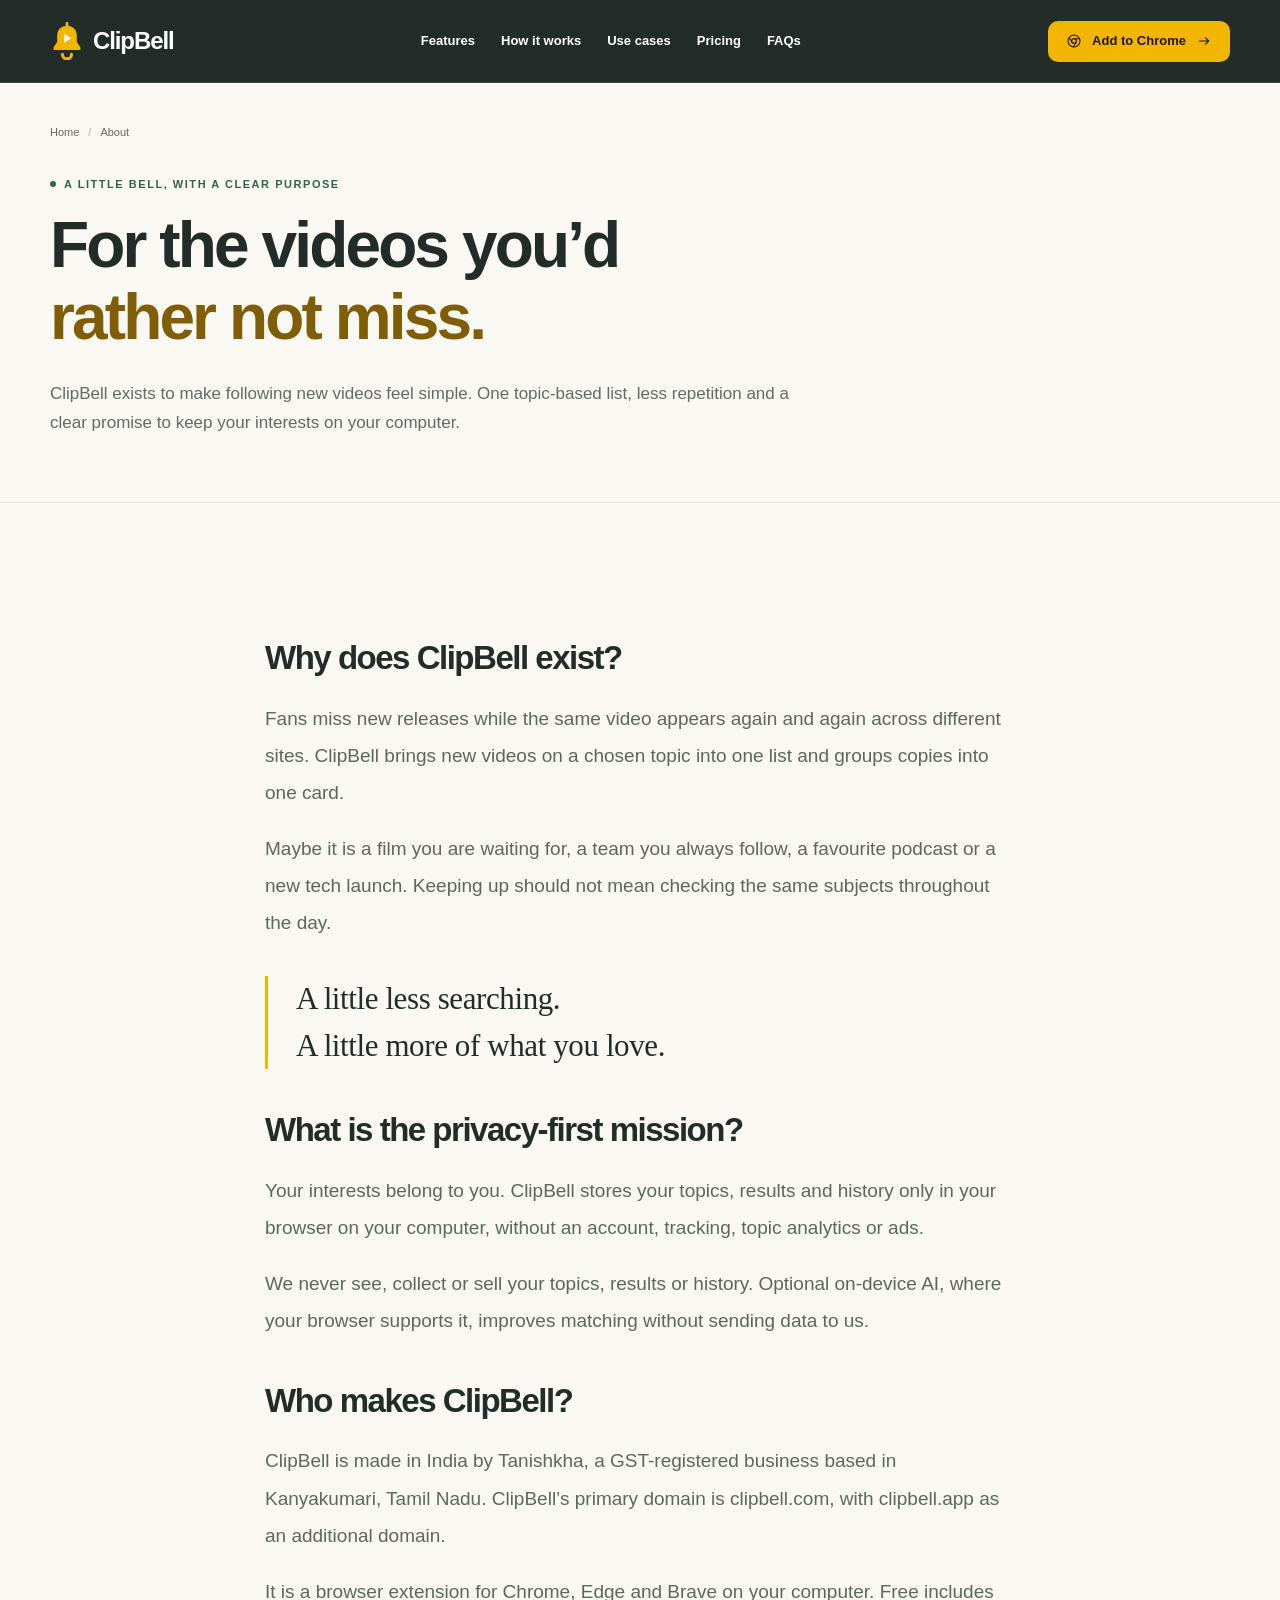
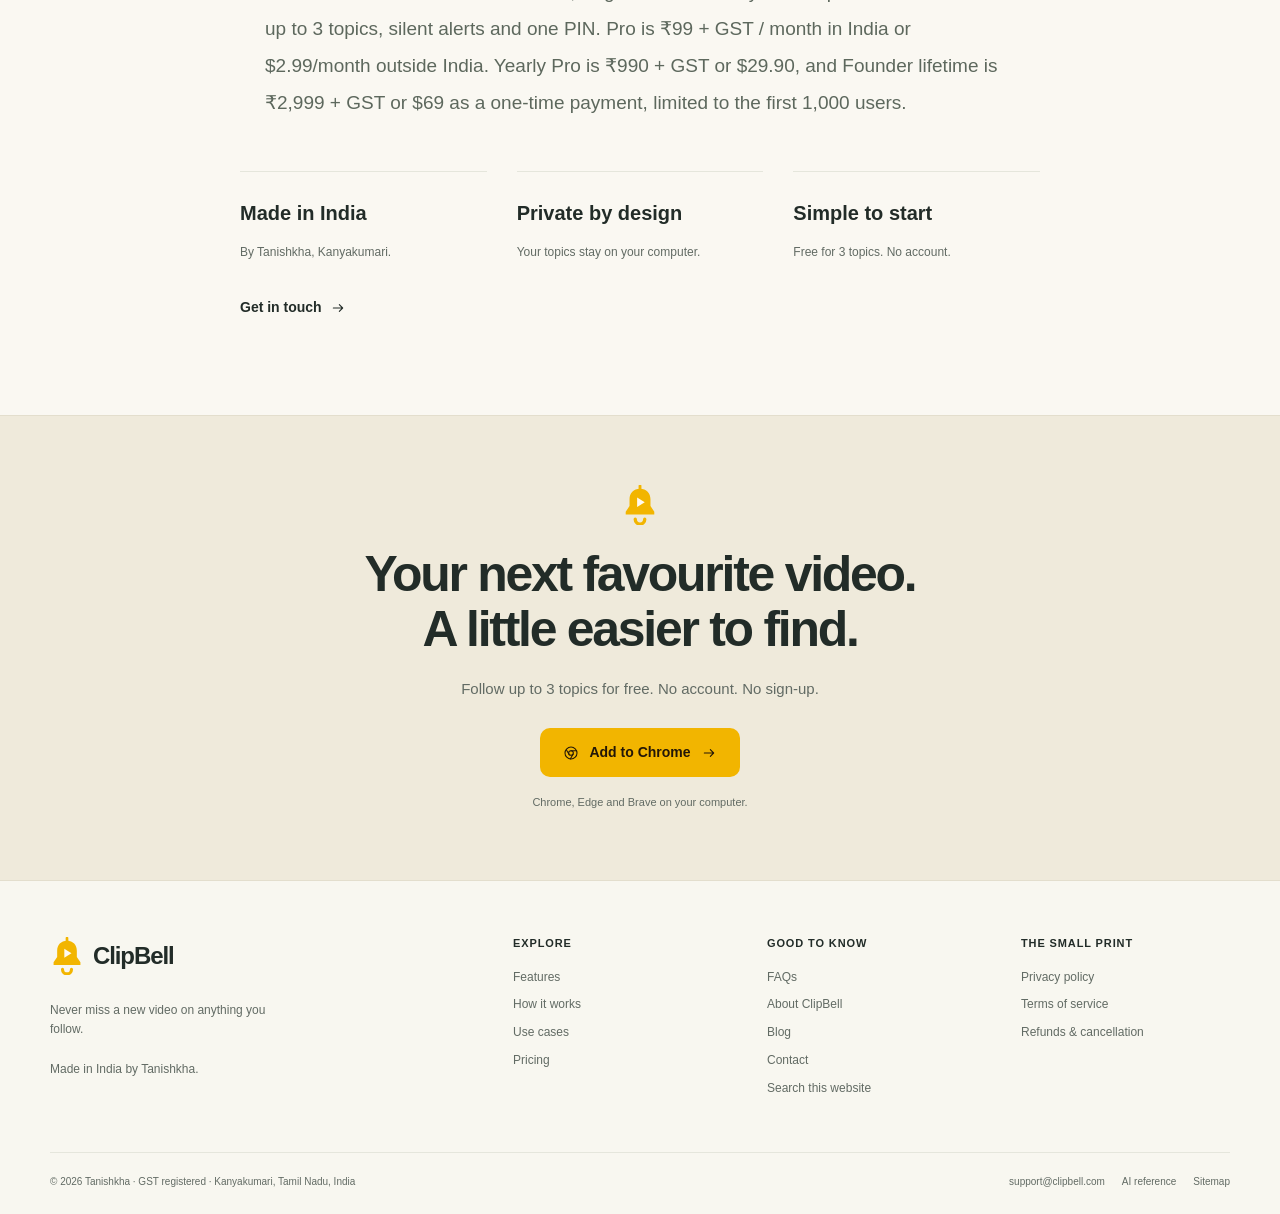
==== commit 0fe61b00: "Set final Pro pricing (monthly, yearly, founder lifetime) with India GST note; fill remaining placeh" ====
--- a/about/index.html
+++ b/about/index.html
@@ -4,10 +4,10 @@
 <meta property="og:type" content="website"><meta property="og:site_name" content="ClipBell"><meta property="og:locale" content="en_IN"><meta property="og:title" content="About ClipBell — Made in India, Private by Design"><meta property="og:description" content="Meet ClipBell, the private video tracker made in India by Tanishkha. A simpler way to follow new videos, without repeat results or an account."><meta property="og:url" content="https://clipbell.com/about/"><meta property="og:image" content="https://clipbell.com/assets/og-clipbell.png?v=dark-header-f2b500"><meta property="og:image:width" content="1200"><meta property="og:image:height" content="630"><meta property="og:image:alt" content="ClipBell mango-yellow bell on warm off-white. Never miss a new video on anything you follow.">
 <meta name="twitter:card" content="summary_large_image"><meta name="twitter:title" content="About ClipBell — Made in India, Private by Design"><meta name="twitter:description" content="Meet ClipBell, the private video tracker made in India by Tanishkha. A simpler way to follow new videos, without repeat results or an account."><meta name="twitter:image" content="https://clipbell.com/assets/og-clipbell.png?v=dark-header-f2b500"><meta name="twitter:image:alt" content="ClipBell mango-yellow bell on warm off-white. Never miss a new video on anything you follow.">
 <link rel="icon" href="/assets/favicon.svg?v=dark-header-f2b500" type="image/svg+xml"><link rel="icon" href="/assets/favicon-32.png?v=dark-header-f2b500" type="image/png" sizes="32x32"><link rel="apple-touch-icon" href="/assets/apple-touch-icon.png?v=dark-header-f2b500"><link rel="stylesheet" href="/assets/site.css?v=dark-header-f2b500"><link rel="describedby" href="/llms.txt" type="text/plain"><link rel="alternate" type="text/markdown" href="/about/index.md" title="Plain-text version of this page">
-<script type="application/ld+json">{"@context":"https://schema.org","@graph":[{"@type":"Organization","@id":"https://clipbell.com/#organization","name":"Tanishkha","legalName":"Tanishkha","url":"https://clipbell.com/","brand":{"@type":"Brand","name":"ClipBell"},"logo":"https://clipbell.com/assets/clipbell-logo.svg?v=dark-header-f2b500","email":"support@clipbell.com","address":{"@type":"PostalAddress","addressLocality":"Kanyakumari","addressRegion":"Tamil Nadu","addressCountry":"IN"},"contactPoint":{"@type":"ContactPoint","contactType":"customer support","email":"support@clipbell.com","availableLanguage":"English"}},{"@type":"SoftwareApplication","@id":"https://clipbell.com/#software","name":"ClipBell","url":"https://clipbell.com/","description":"ClipBell is a browser extension for Chrome, Edge and Brave that alerts you when new videos are released on topics you follow. Topics, results and history stay in your browser on your computer.","applicationCategory":"BrowserApplication","operatingSystem":"Chrome, Edge, Brave","isAccessibleForFree":true,"publisher":{"@id":"https://clipbell.com/#organization"},"offers":[{"@type":"Offer","name":"ClipBell Free","price":0,"priceCurrency":"INR","url":"https://clipbell.com/pricing/","description":"Up to 3 topics, silent alerts and one PIN."},{"@type":"Offer","name":"ClipBell Pro — monthly — INR","price":99,"priceCurrency":"INR","url":"https://clipbell.com/pricing/","priceSpecification":{"@type":"UnitPriceSpecification","price":99,"priceCurrency":"INR","referenceQuantity":{"@type":"QuantitativeValue","value":1,"unitText":"month"}},"description":"Monthly Pro: unlimited topics, master PIN and personal topics, popup and daily digest alerts, all filters and related videos. Checkout details are pending."},{"@type":"Offer","name":"ClipBell Pro — monthly — USD","price":2.99,"priceCurrency":"USD","url":"https://clipbell.com/pricing/","priceSpecification":{"@type":"UnitPriceSpecification","price":2.99,"priceCurrency":"USD","referenceQuantity":{"@type":"QuantitativeValue","value":1,"unitText":"month"}},"description":"Monthly Pro: unlimited topics, master PIN and personal topics, popup and daily digest alerts, all filters and related videos. Checkout details are pending."}]},{"@type":"WebSite","@id":"https://clipbell.com/#website","name":"ClipBell","url":"https://clipbell.com/","publisher":{"@id":"https://clipbell.com/#organization"},"inLanguage":"en","potentialAction":{"@type":"SearchAction","target":{"@type":"EntryPoint","urlTemplate":"https://clipbell.com/search/?q={search_term_string}"},"query-input":"required name=search_term_string"}},{"@type":"BreadcrumbList","@id":"https://clipbell.com/about/#breadcrumbs","itemListElement":[{"@type":"ListItem","position":1,"name":"Home","item":"https://clipbell.com/"},{"@type":"ListItem","position":2,"name":"About","item":"https://clipbell.com/about/"}]},{"@type":"WebPage","@id":"https://clipbell.com/about/#webpage","name":"About ClipBell — Made in India, Private by Design","description":"Meet ClipBell, the private video tracker made in India by Tanishkha. A simpler way to follow new videos, without repeat results or an account.","url":"https://clipbell.com/about/","isPartOf":{"@id":"https://clipbell.com/#website"},"about":{"@id":"https://clipbell.com/#software"},"breadcrumb":{"@id":"https://clipbell.com/about/#breadcrumbs"},"inLanguage":"en"}]}</script><script src="/assets/site.js" defer></script></head>
+<script type="application/ld+json">{"@context":"https://schema.org","@graph":[{"@type":"Organization","@id":"https://clipbell.com/#organization","name":"Tanishkha","legalName":"Tanishkha","url":"https://clipbell.com/","brand":{"@type":"Brand","name":"ClipBell"},"logo":"https://clipbell.com/assets/clipbell-logo.svg?v=dark-header-f2b500","email":"support@clipbell.com","address":{"@type":"PostalAddress","addressLocality":"Kanyakumari","addressRegion":"Tamil Nadu","addressCountry":"IN"},"contactPoint":{"@type":"ContactPoint","contactType":"customer support","email":"support@clipbell.com","availableLanguage":"English"}},{"@type":"SoftwareApplication","@id":"https://clipbell.com/#software","name":"ClipBell","url":"https://clipbell.com/","description":"ClipBell is a browser extension for Chrome, Edge and Brave that alerts you when new videos are released on topics you follow. Topics, results and history stay in your browser on your computer.","applicationCategory":"BrowserApplication","operatingSystem":"Chrome, Edge, Brave","isAccessibleForFree":true,"publisher":{"@id":"https://clipbell.com/#organization"},"offers":[{"@type":"Offer","name":"ClipBell Free","price":0,"priceCurrency":"INR","url":"https://clipbell.com/pricing/","description":"Up to 3 topics, silent alerts and one PIN."},{"@type":"Offer","name":"ClipBell Pro — monthly — INR","price":99,"priceCurrency":"INR","url":"https://clipbell.com/pricing/","priceSpecification":{"@type":"UnitPriceSpecification","price":99,"priceCurrency":"INR","valueAddedTaxIncluded":false,"referenceQuantity":{"@type":"QuantitativeValue","value":1,"unitText":"month"}},"description":"Monthly Pro: unlimited topics, full history, master PIN and personal topics, popup and daily digest alerts, all filters and related videos. Price excludes 18% GST, which Indian buyers pay on top."},{"@type":"Offer","name":"ClipBell Pro — monthly — USD","price":2.99,"priceCurrency":"USD","url":"https://clipbell.com/pricing/","priceSpecification":{"@type":"UnitPriceSpecification","price":2.99,"priceCurrency":"USD","referenceQuantity":{"@type":"QuantitativeValue","value":1,"unitText":"month"}},"description":"Monthly Pro: unlimited topics, full history, master PIN and personal topics, popup and daily digest alerts, all filters and related videos. Outside India; no GST."},{"@type":"Offer","name":"ClipBell Pro — yearly — INR","price":990,"priceCurrency":"INR","url":"https://clipbell.com/pricing/","priceSpecification":{"@type":"UnitPriceSpecification","price":990,"priceCurrency":"INR","valueAddedTaxIncluded":false,"referenceQuantity":{"@type":"QuantitativeValue","value":1,"unitText":"year"}},"description":"Yearly Pro (2 months free: 10 months' price): unlimited topics, full history, master PIN and personal topics, popup and daily digest alerts, all filters and related videos. Price excludes 18% GST, which Indian buyers pay on top."},{"@type":"Offer","name":"ClipBell Pro — yearly — USD","price":29.9,"priceCurrency":"USD","url":"https://clipbell.com/pricing/","priceSpecification":{"@type":"UnitPriceSpecification","price":29.9,"priceCurrency":"USD","referenceQuantity":{"@type":"QuantitativeValue","value":1,"unitText":"year"}},"description":"Yearly Pro (2 months free: 10 months' price): unlimited topics, full history, master PIN and personal topics, popup and daily digest alerts, all filters and related videos. Outside India; no GST."},{"@type":"Offer","name":"ClipBell Pro — lifetime — INR","price":2999,"priceCurrency":"INR","url":"https://clipbell.com/pricing/","priceSpecification":{"@type":"UnitPriceSpecification","price":2999,"priceCurrency":"INR","valueAddedTaxIncluded":false},"description":"Founder lifetime Pro, one-time payment, limited to the first 1,000 users: unlimited topics, full history, master PIN and personal topics, popup and daily digest alerts, all filters and related videos. Price excludes 18% GST, which Indian buyers pay on top."},{"@type":"Offer","name":"ClipBell Pro — lifetime — USD","price":69,"priceCurrency":"USD","url":"https://clipbell.com/pricing/","priceSpecification":{"@type":"UnitPriceSpecification","price":69,"priceCurrency":"USD"},"description":"Founder lifetime Pro, one-time payment, limited to the first 1,000 users: unlimited topics, full history, master PIN and personal topics, popup and daily digest alerts, all filters and related videos. Outside India; no GST."}]},{"@type":"WebSite","@id":"https://clipbell.com/#website","name":"ClipBell","url":"https://clipbell.com/","publisher":{"@id":"https://clipbell.com/#organization"},"inLanguage":"en","potentialAction":{"@type":"SearchAction","target":{"@type":"EntryPoint","urlTemplate":"https://clipbell.com/search/?q={search_term_string}"},"query-input":"required name=search_term_string"}},{"@type":"BreadcrumbList","@id":"https://clipbell.com/about/#breadcrumbs","itemListElement":[{"@type":"ListItem","position":1,"name":"Home","item":"https://clipbell.com/"},{"@type":"ListItem","position":2,"name":"About","item":"https://clipbell.com/about/"}]},{"@type":"WebPage","@id":"https://clipbell.com/about/#webpage","name":"About ClipBell — Made in India, Private by Design","description":"Meet ClipBell, the private video tracker made in India by Tanishkha. A simpler way to follow new videos, without repeat results or an account.","url":"https://clipbell.com/about/","isPartOf":{"@id":"https://clipbell.com/#website"},"about":{"@id":"https://clipbell.com/#software"},"breadcrumb":{"@id":"https://clipbell.com/about/#breadcrumbs"},"inLanguage":"en"}]}</script><script src="/assets/site.js" defer></script></head>
 <body><a href="#main" class="skip-link">Skip to content</a>
 <header class="site-header"><div class="container header-row">
 <a href="/" class="wordmark" aria-label="ClipBell home"><svg class="brand-icon" viewBox="0 0 38 42" fill="none" aria-hidden="true"><path d="M19 4c-6.8 0-11 4.8-11 11v7l-4 6v3h30v-3l-4-6v-7C30 8.8 25.8 4 19 4Z" fill="currentColor"/><path d="M14 36a5 5 0 0 0 10 0" stroke="currentColor" stroke-width="3.5" stroke-linecap="round"/><path d="m16 13 8 5-8 5V13Z" fill="#fffaf0"/><path d="M19 1v4" stroke="currentColor" stroke-width="3" stroke-linecap="round"/></svg><span>ClipBell</span></a>
 <nav class="nav" id="main-navigation" aria-label="Main navigation"><a href="/features/">Features</a><a href="/how-it-works/">How it works</a><a href="/use-cases/">Use cases</a><a href="/pricing/">Pricing</a><a href="/faq/">FAQs</a></nav>
-<div class="header-actions"><a class="button button-sm" href="/#install-info" data-launch="install" data-placeholder="[Chrome Web Store link]"><svg class="icon icon-sm" viewBox="0 0 24 24" fill="none" stroke="currentColor" stroke-width="1.6" stroke-linecap="round" stroke-linejoin="round" aria-hidden="true"><circle cx="12" cy="12" r="9"/><circle cx="12" cy="12" r="3.5"/><path d="M12 8.5h8M9 14l-4-7m10 7-4 7"/></svg>Add to Chrome<svg class="icon icon-sm" viewBox="0 0 24 24" fill="none" stroke="currentColor" stroke-width="1.6" stroke-linecap="round" stroke-linejoin="round" aria-hidden="true"><path d="M5 12h14m-5-5 5 5-5 5"/></svg></a><button class="menu-toggle" id="menu-toggle" type="button" aria-label="Toggle navigation" aria-controls="main-navigation" aria-expanded="false"><svg class="icon" viewBox="0 0 24 24" fill="none" stroke="currentColor" stroke-width="1.6" stroke-linecap="round" stroke-linejoin="round" aria-hidden="true"><path d="M4 7h16M4 12h16M4 17h16"/></svg></button></div>
-</div></header><main id="main"><section class="page-hero"><div class="container"><ol class="breadcrumbs" aria-label="Breadcrumb"><li><a href="/">Home</a></li><li aria-current="page">About</li></ol><p class="eyebrow">A little bell, with a clear purpose</p><h1>For the videos you’d<br><span class="accent">rather not miss.</span></h1><p class="lead">ClipBell exists to make following new videos feel simple. One topic-based list, less repetition and a clear promise to keep your interests on your computer.</p></div></section><section class="section"><div class="container narrow"><div class="story"><h2>Why does ClipBell exist?</h2><p>Fans miss new releases while the same video appears again and again across different sites. ClipBell brings new videos on a chosen topic into one list and groups copies into one card.</p><p>Maybe it is a film you are waiting for, a team you always follow, a favourite podcast or a new tech launch. Keeping up should not mean checking the same subjects throughout the day.</p><p class="pullquote">A little less searching.<br>A little more of what you love.</p><h2>What is the privacy-first mission?</h2><p>Your interests belong to you. ClipBell stores your topics, results and history only in your browser on your computer, without an account, tracking, topic analytics or ads.</p><p>We never see, collect or sell your topics, results or history. Optional on-device AI, where your browser supports it, improves matching without sending data to us.</p><h2>Who makes ClipBell?</h2><p>ClipBell is made in India by Tanishkha, a GST-registered business based in Kanyakumari, Tamil Nadu. ClipBell’s primary domain is clipbell.com, with clipbell.app as an additional domain.</p><p>It is a browser extension for Chrome, Edge and Brave on your computer. Free includes up to 3 topics, silent alerts and one PIN. Pro is ₹99/month or $2.99/month, with yearly and lifetime prices to be confirmed.</p></div><div class="fact-strip"><div><strong>Made in India</strong><span>By Tanishkha, Kanyakumari.</span></div><div><strong>Private by design</strong><span>Your topics stay on your computer.</span></div><div><strong>Simple to start</strong><span>Free for 3 topics. No account.</span></div></div><div class="subsection-link"><a class="text-link " href="/contact/">Get in touch<svg class="icon icon-sm" viewBox="0 0 24 24" fill="none" stroke="currentColor" stroke-width="1.6" stroke-linecap="round" stroke-linejoin="round" aria-hidden="true"><path d="M5 12h14m-5-5 5 5-5 5"/></svg></a></div></div></section><section class="cta" id="install-info"><div class="container"><svg class="bell-large" viewBox="0 0 38 42" fill="none" aria-hidden="true"><path d="M19 4c-6.8 0-11 4.8-11 11v7l-4 6v3h30v-3l-4-6v-7C30 8.8 25.8 4 19 4Z" fill="currentColor"/><path d="M14 36a5 5 0 0 0 10 0" stroke="currentColor" stroke-width="3.5" stroke-linecap="round"/><path d="m16 13 8 5-8 5V13Z" fill="#fffaf0"/><path d="M19 1v4" stroke="currentColor" stroke-width="3" stroke-linecap="round"/></svg><h2>Your next favourite video.<br>A little easier to find.</h2><p>Follow up to 3 topics for free. No account. No sign-up.</p><a class="button " href="/#install-info" data-launch="install" data-placeholder="[Chrome Web Store link]"><svg class="icon icon-sm" viewBox="0 0 24 24" fill="none" stroke="currentColor" stroke-width="1.6" stroke-linecap="round" stroke-linejoin="round" aria-hidden="true"><circle cx="12" cy="12" r="9"/><circle cx="12" cy="12" r="3.5"/><path d="M12 8.5h8M9 14l-4-7m10 7-4 7"/></svg>Add to Chrome<svg class="icon icon-sm" viewBox="0 0 24 24" fill="none" stroke="currentColor" stroke-width="1.6" stroke-linecap="round" stroke-linejoin="round" aria-hidden="true"><path d="M5 12h14m-5-5 5 5-5 5"/></svg></a><p class="small">Chrome, Edge and Brave on your computer.</p><noscript><p class="noscript-note">Install link pending: [Chrome Web Store link]. <a href="/contact/">Contact us for help.</a></p></noscript></div></section></main><footer class="site-footer"><div class="container"><div class="footer-grid"><div class="footer-brand"><a href="/" class="wordmark" aria-label="ClipBell home"><svg class="brand-icon" viewBox="0 0 38 42" fill="none" aria-hidden="true"><path d="M19 4c-6.8 0-11 4.8-11 11v7l-4 6v3h30v-3l-4-6v-7C30 8.8 25.8 4 19 4Z" fill="currentColor"/><path d="M14 36a5 5 0 0 0 10 0" stroke="currentColor" stroke-width="3.5" stroke-linecap="round"/><path d="m16 13 8 5-8 5V13Z" fill="#fffaf0"/><path d="M19 1v4" stroke="currentColor" stroke-width="3" stroke-linecap="round"/></svg><span>ClipBell</span></a><p>Never miss a new video on anything you follow.<br><br>Made in India by Tanishkha.</p></div><div class="footer-group"><h2>Explore</h2><ul><li><a href="/features/">Features</a></li><li><a href="/how-it-works/">How it works</a></li><li><a href="/use-cases/">Use cases</a></li><li><a href="/pricing/">Pricing</a></li></ul></div><div class="footer-group"><h2>Good to know</h2><ul><li><a href="/faq/">FAQs</a></li><li><a href="/about/">About ClipBell</a></li><li><a href="/blog/">Blog</a></li><li><a href="/contact/">Contact</a></li><li><a href="/search/">Search this website</a></li></ul></div><div class="footer-group"><h2>The small print</h2><ul><li><a href="/privacy/">Privacy policy</a></li><li><a href="/terms/">Terms of service</a></li><li><a href="/refund-policy/">Refunds & cancellation</a></li></ul></div></div><div class="footer-bottom"><p>© 2026 Tanishkha · GST registered · Kanyakumari, Tamil Nadu, India</p><div class="footer-small-links"><a href="mailto:support@clipbell.com">support@clipbell.com</a><a href="/llms.txt">AI reference</a><a href="/sitemap.xml">Sitemap</a></div></div></div></footer><dialog id="launch-notice" class="notice-dialog" aria-labelledby="notice-heading" aria-describedby="notice-text"><svg class="brand-icon" viewBox="0 0 38 42" fill="none" aria-hidden="true"><path d="M19 4c-6.8 0-11 4.8-11 11v7l-4 6v3h30v-3l-4-6v-7C30 8.8 25.8 4 19 4Z" fill="currentColor"/><path d="M14 36a5 5 0 0 0 10 0" stroke="currentColor" stroke-width="3.5" stroke-linecap="round"/><path d="m16 13 8 5-8 5V13Z" fill="#fffaf0"/><path d="M19 1v4" stroke="currentColor" stroke-width="3" stroke-linecap="round"/></svg><h2 id="notice-heading">The install link is being finalised.</h2><p id="notice-text">The official extension listing needs to be added before installation is available here.</p><code id="notice-value">[Chrome Web Store link]</code><div class="actions"><button id="notice-close" type="button" class="button button-dark">Got it</button><a href="/contact/" class="text-link">Contact ClipBell</a></div></dialog></body></html>+<div class="header-actions"><a class="button button-sm" href="/#install-info" data-launch="install" data-placeholder="install-link-pending"><svg class="icon icon-sm" viewBox="0 0 24 24" fill="none" stroke="currentColor" stroke-width="1.6" stroke-linecap="round" stroke-linejoin="round" aria-hidden="true"><circle cx="12" cy="12" r="9"/><circle cx="12" cy="12" r="3.5"/><path d="M12 8.5h8M9 14l-4-7m10 7-4 7"/></svg>Add to Chrome<svg class="icon icon-sm" viewBox="0 0 24 24" fill="none" stroke="currentColor" stroke-width="1.6" stroke-linecap="round" stroke-linejoin="round" aria-hidden="true"><path d="M5 12h14m-5-5 5 5-5 5"/></svg></a><button class="menu-toggle" id="menu-toggle" type="button" aria-label="Toggle navigation" aria-controls="main-navigation" aria-expanded="false"><svg class="icon" viewBox="0 0 24 24" fill="none" stroke="currentColor" stroke-width="1.6" stroke-linecap="round" stroke-linejoin="round" aria-hidden="true"><path d="M4 7h16M4 12h16M4 17h16"/></svg></button></div>
+</div></header><main id="main"><section class="page-hero"><div class="container"><ol class="breadcrumbs" aria-label="Breadcrumb"><li><a href="/">Home</a></li><li aria-current="page">About</li></ol><p class="eyebrow">A little bell, with a clear purpose</p><h1>For the videos you’d<br><span class="accent">rather not miss.</span></h1><p class="lead">ClipBell exists to make following new videos feel simple. One topic-based list, less repetition and a clear promise to keep your interests on your computer.</p></div></section><section class="section"><div class="container narrow"><div class="story"><h2>Why does ClipBell exist?</h2><p>Fans miss new releases while the same video appears again and again across different sites. ClipBell brings new videos on a chosen topic into one list and groups copies into one card.</p><p>Maybe it is a film you are waiting for, a team you always follow, a favourite podcast or a new tech launch. Keeping up should not mean checking the same subjects throughout the day.</p><p class="pullquote">A little less searching.<br>A little more of what you love.</p><h2>What is the privacy-first mission?</h2><p>Your interests belong to you. ClipBell stores your topics, results and history only in your browser on your computer, without an account, tracking, topic analytics or ads.</p><p>We never see, collect or sell your topics, results or history. Optional on-device AI, where your browser supports it, improves matching without sending data to us.</p><h2>Who makes ClipBell?</h2><p>ClipBell is made in India by Tanishkha, a GST-registered business based in Kanyakumari, Tamil Nadu. ClipBell’s primary domain is clipbell.com, with clipbell.app as an additional domain.</p><p>It is a browser extension for Chrome, Edge and Brave on your computer. Free includes up to 3 topics, silent alerts and one PIN. Pro is ₹99 + GST / month in India or $2.99/month outside India. Yearly Pro is ₹990 + GST or $29.90, and Founder lifetime is ₹2,999 + GST or $69 as a one-time payment, limited to the first 1,000 users.</p></div><div class="fact-strip"><div><strong>Made in India</strong><span>By Tanishkha, Kanyakumari.</span></div><div><strong>Private by design</strong><span>Your topics stay on your computer.</span></div><div><strong>Simple to start</strong><span>Free for 3 topics. No account.</span></div></div><div class="subsection-link"><a class="text-link " href="/contact/">Get in touch<svg class="icon icon-sm" viewBox="0 0 24 24" fill="none" stroke="currentColor" stroke-width="1.6" stroke-linecap="round" stroke-linejoin="round" aria-hidden="true"><path d="M5 12h14m-5-5 5 5-5 5"/></svg></a></div></div></section><section class="cta" id="install-info"><div class="container"><svg class="bell-large" viewBox="0 0 38 42" fill="none" aria-hidden="true"><path d="M19 4c-6.8 0-11 4.8-11 11v7l-4 6v3h30v-3l-4-6v-7C30 8.8 25.8 4 19 4Z" fill="currentColor"/><path d="M14 36a5 5 0 0 0 10 0" stroke="currentColor" stroke-width="3.5" stroke-linecap="round"/><path d="m16 13 8 5-8 5V13Z" fill="#fffaf0"/><path d="M19 1v4" stroke="currentColor" stroke-width="3" stroke-linecap="round"/></svg><h2>Your next favourite video.<br>A little easier to find.</h2><p>Follow up to 3 topics for free. No account. No sign-up.</p><a class="button " href="/#install-info" data-launch="install" data-placeholder="install-link-pending"><svg class="icon icon-sm" viewBox="0 0 24 24" fill="none" stroke="currentColor" stroke-width="1.6" stroke-linecap="round" stroke-linejoin="round" aria-hidden="true"><circle cx="12" cy="12" r="9"/><circle cx="12" cy="12" r="3.5"/><path d="M12 8.5h8M9 14l-4-7m10 7-4 7"/></svg>Add to Chrome<svg class="icon icon-sm" viewBox="0 0 24 24" fill="none" stroke="currentColor" stroke-width="1.6" stroke-linecap="round" stroke-linejoin="round" aria-hidden="true"><path d="M5 12h14m-5-5 5 5-5 5"/></svg></a><p class="small">Chrome, Edge and Brave on your computer.</p><noscript><p class="noscript-note">The install link is coming soon. <a href="/contact/">Contact us for help.</a></p></noscript></div></section></main><footer class="site-footer"><div class="container"><div class="footer-grid"><div class="footer-brand"><a href="/" class="wordmark" aria-label="ClipBell home"><svg class="brand-icon" viewBox="0 0 38 42" fill="none" aria-hidden="true"><path d="M19 4c-6.8 0-11 4.8-11 11v7l-4 6v3h30v-3l-4-6v-7C30 8.8 25.8 4 19 4Z" fill="currentColor"/><path d="M14 36a5 5 0 0 0 10 0" stroke="currentColor" stroke-width="3.5" stroke-linecap="round"/><path d="m16 13 8 5-8 5V13Z" fill="#fffaf0"/><path d="M19 1v4" stroke="currentColor" stroke-width="3" stroke-linecap="round"/></svg><span>ClipBell</span></a><p>Never miss a new video on anything you follow.<br><br>Made in India by Tanishkha.</p></div><div class="footer-group"><h2>Explore</h2><ul><li><a href="/features/">Features</a></li><li><a href="/how-it-works/">How it works</a></li><li><a href="/use-cases/">Use cases</a></li><li><a href="/pricing/">Pricing</a></li></ul></div><div class="footer-group"><h2>Good to know</h2><ul><li><a href="/faq/">FAQs</a></li><li><a href="/about/">About ClipBell</a></li><li><a href="/blog/">Blog</a></li><li><a href="/contact/">Contact</a></li><li><a href="/search/">Search this website</a></li></ul></div><div class="footer-group"><h2>The small print</h2><ul><li><a href="/privacy/">Privacy policy</a></li><li><a href="/terms/">Terms of service</a></li><li><a href="/refund-policy/">Refunds & cancellation</a></li></ul></div></div><div class="footer-bottom"><p>© 2026 Tanishkha · GST registered · Kanyakumari, Tamil Nadu, India</p><div class="footer-small-links"><a href="mailto:support@clipbell.com">support@clipbell.com</a><a href="/llms.txt">AI reference</a><a href="/sitemap.xml">Sitemap</a></div></div></div></footer><dialog id="launch-notice" class="notice-dialog" aria-labelledby="notice-heading" aria-describedby="notice-text"><svg class="brand-icon" viewBox="0 0 38 42" fill="none" aria-hidden="true"><path d="M19 4c-6.8 0-11 4.8-11 11v7l-4 6v3h30v-3l-4-6v-7C30 8.8 25.8 4 19 4Z" fill="currentColor"/><path d="M14 36a5 5 0 0 0 10 0" stroke="currentColor" stroke-width="3.5" stroke-linecap="round"/><path d="m16 13 8 5-8 5V13Z" fill="#fffaf0"/><path d="M19 1v4" stroke="currentColor" stroke-width="3" stroke-linecap="round"/></svg><h2 id="notice-heading">The install link is being finalised.</h2><p id="notice-text">The official extension listing needs to be added before installation is available here.</p><code id="notice-value">Coming soon</code><div class="actions"><button id="notice-close" type="button" class="button button-dark">Got it</button><a href="/contact/" class="text-link">Contact ClipBell</a></div></dialog></body></html>
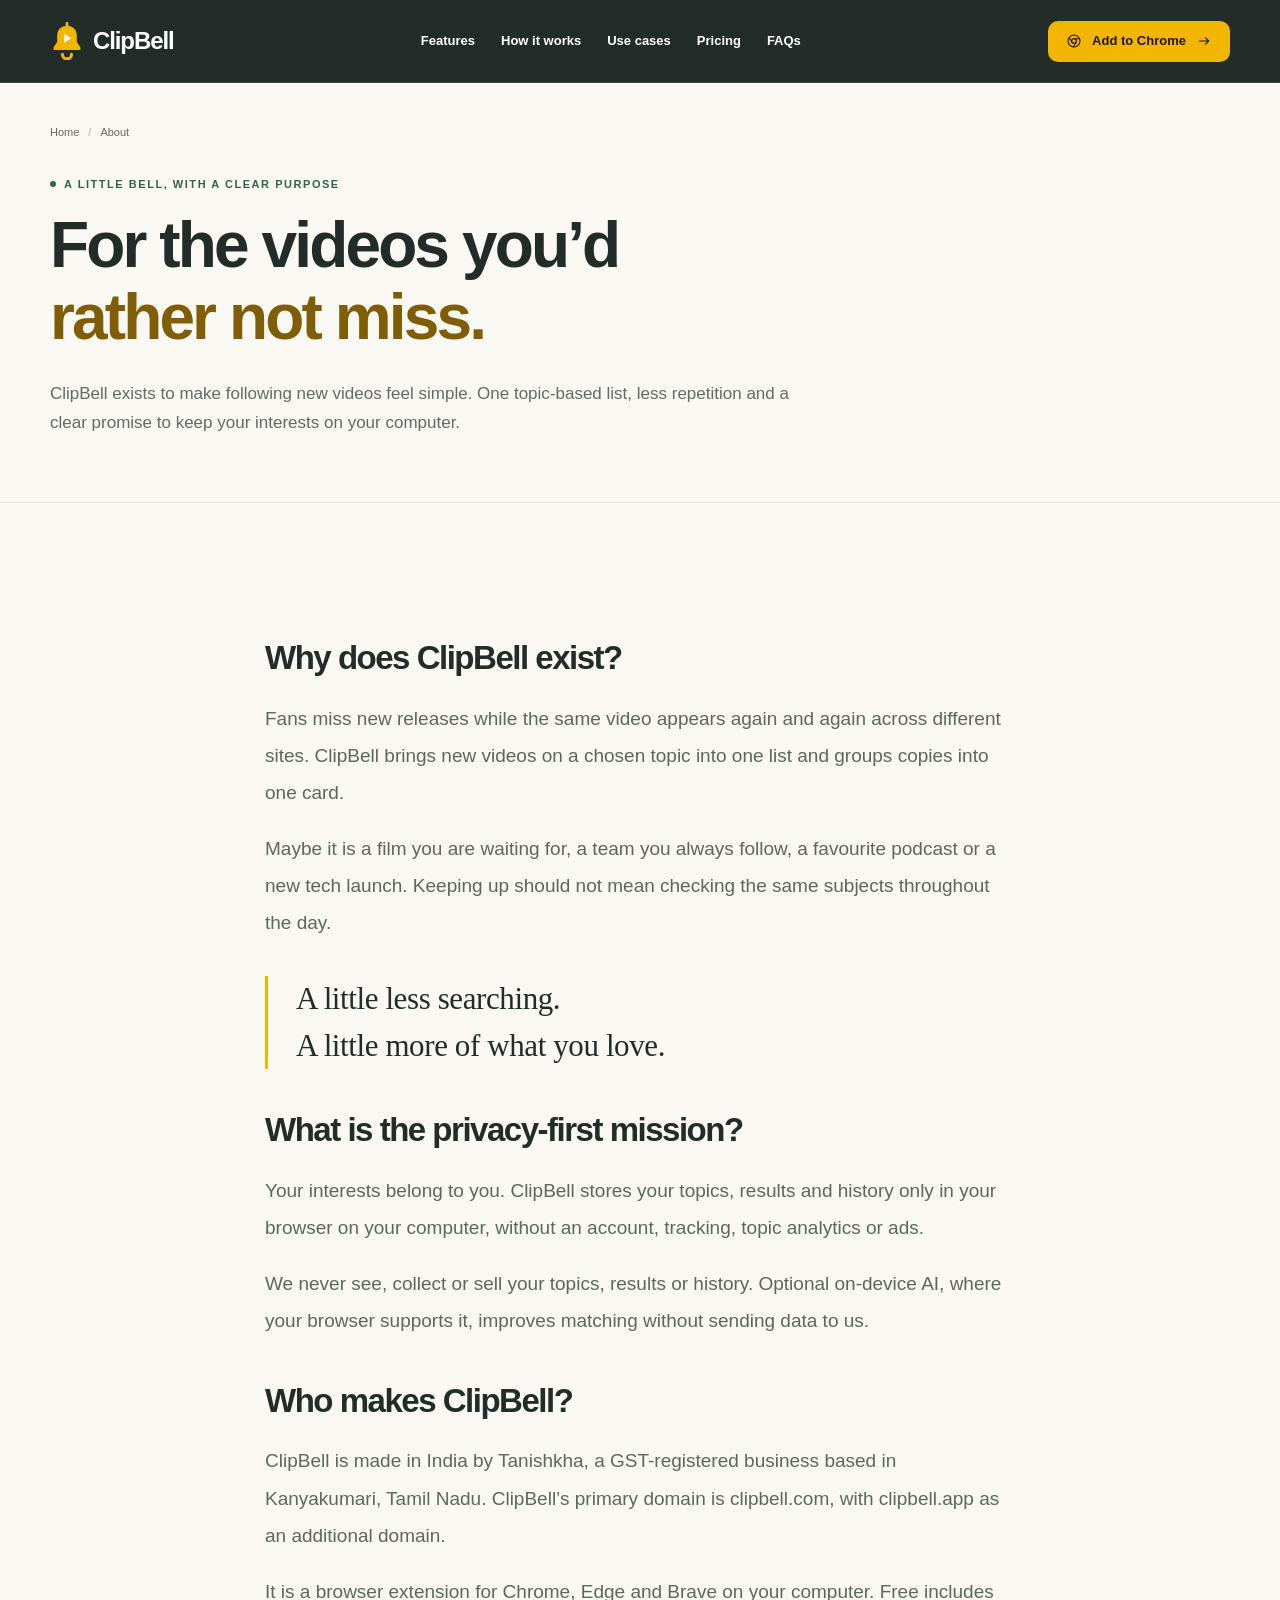
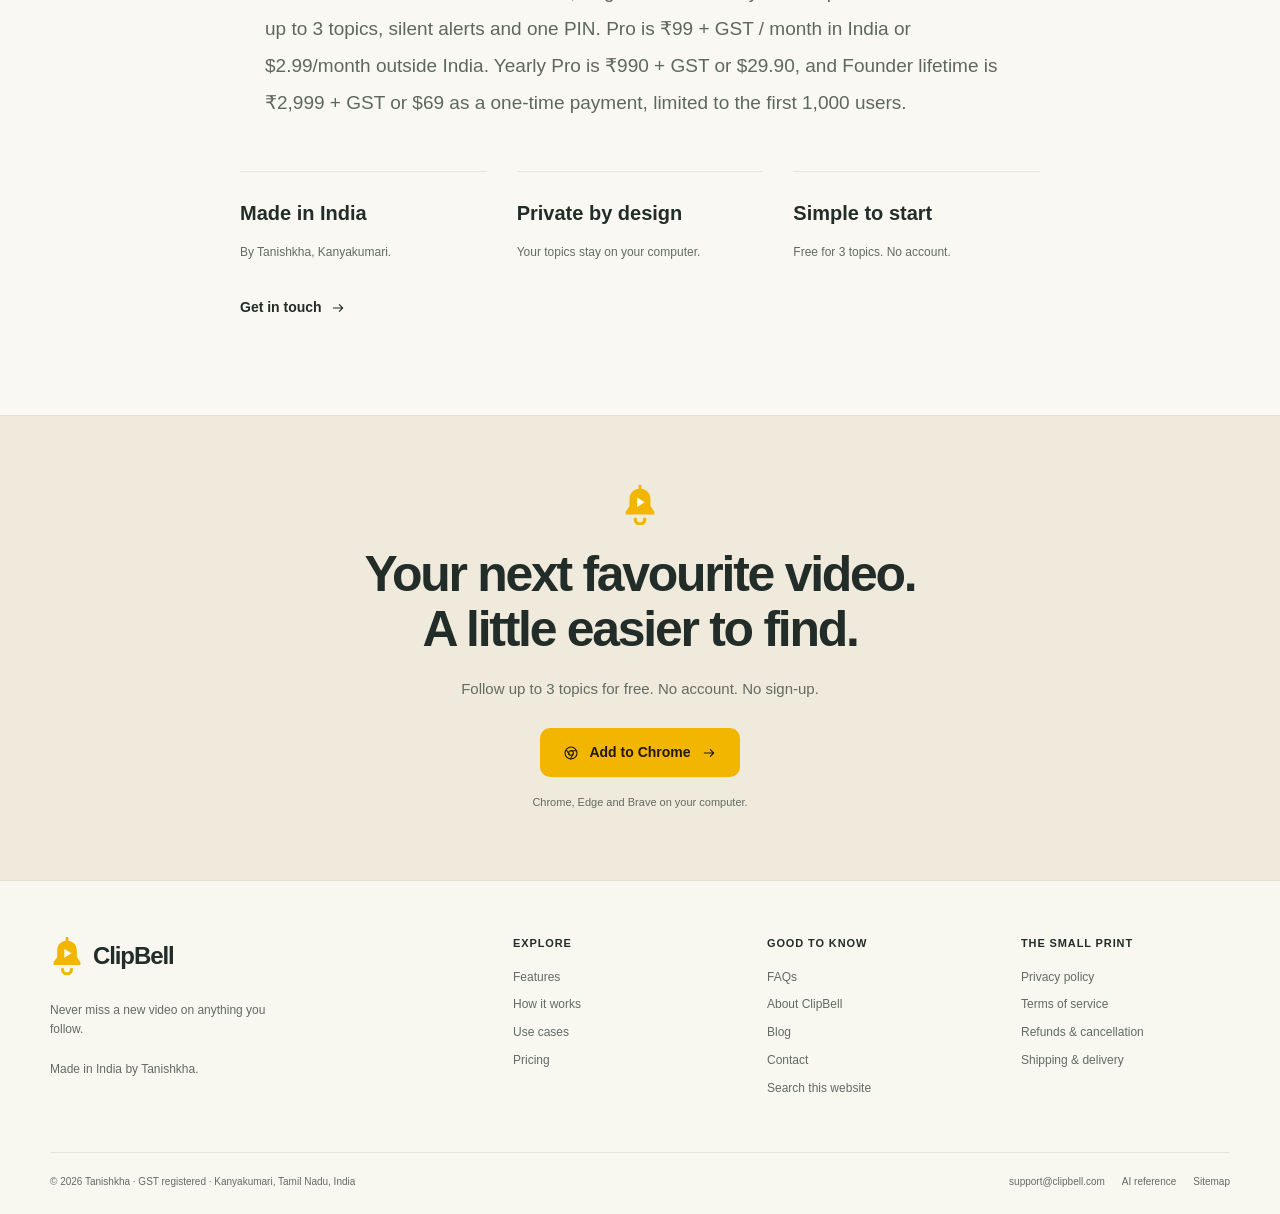
==== commit f1818e11: "Add Shipping & Delivery policy page and footer link" ====
--- a/about/index.html
+++ b/about/index.html
@@ -10,4 +10,4 @@
 <a href="/" class="wordmark" aria-label="ClipBell home"><svg class="brand-icon" viewBox="0 0 38 42" fill="none" aria-hidden="true"><path d="M19 4c-6.8 0-11 4.8-11 11v7l-4 6v3h30v-3l-4-6v-7C30 8.8 25.8 4 19 4Z" fill="currentColor"/><path d="M14 36a5 5 0 0 0 10 0" stroke="currentColor" stroke-width="3.5" stroke-linecap="round"/><path d="m16 13 8 5-8 5V13Z" fill="#fffaf0"/><path d="M19 1v4" stroke="currentColor" stroke-width="3" stroke-linecap="round"/></svg><span>ClipBell</span></a>
 <nav class="nav" id="main-navigation" aria-label="Main navigation"><a href="/features/">Features</a><a href="/how-it-works/">How it works</a><a href="/use-cases/">Use cases</a><a href="/pricing/">Pricing</a><a href="/faq/">FAQs</a></nav>
 <div class="header-actions"><a class="button button-sm" href="/#install-info" data-launch="install" data-placeholder="install-link-pending"><svg class="icon icon-sm" viewBox="0 0 24 24" fill="none" stroke="currentColor" stroke-width="1.6" stroke-linecap="round" stroke-linejoin="round" aria-hidden="true"><circle cx="12" cy="12" r="9"/><circle cx="12" cy="12" r="3.5"/><path d="M12 8.5h8M9 14l-4-7m10 7-4 7"/></svg>Add to Chrome<svg class="icon icon-sm" viewBox="0 0 24 24" fill="none" stroke="currentColor" stroke-width="1.6" stroke-linecap="round" stroke-linejoin="round" aria-hidden="true"><path d="M5 12h14m-5-5 5 5-5 5"/></svg></a><button class="menu-toggle" id="menu-toggle" type="button" aria-label="Toggle navigation" aria-controls="main-navigation" aria-expanded="false"><svg class="icon" viewBox="0 0 24 24" fill="none" stroke="currentColor" stroke-width="1.6" stroke-linecap="round" stroke-linejoin="round" aria-hidden="true"><path d="M4 7h16M4 12h16M4 17h16"/></svg></button></div>
-</div></header><main id="main"><section class="page-hero"><div class="container"><ol class="breadcrumbs" aria-label="Breadcrumb"><li><a href="/">Home</a></li><li aria-current="page">About</li></ol><p class="eyebrow">A little bell, with a clear purpose</p><h1>For the videos you’d<br><span class="accent">rather not miss.</span></h1><p class="lead">ClipBell exists to make following new videos feel simple. One topic-based list, less repetition and a clear promise to keep your interests on your computer.</p></div></section><section class="section"><div class="container narrow"><div class="story"><h2>Why does ClipBell exist?</h2><p>Fans miss new releases while the same video appears again and again across different sites. ClipBell brings new videos on a chosen topic into one list and groups copies into one card.</p><p>Maybe it is a film you are waiting for, a team you always follow, a favourite podcast or a new tech launch. Keeping up should not mean checking the same subjects throughout the day.</p><p class="pullquote">A little less searching.<br>A little more of what you love.</p><h2>What is the privacy-first mission?</h2><p>Your interests belong to you. ClipBell stores your topics, results and history only in your browser on your computer, without an account, tracking, topic analytics or ads.</p><p>We never see, collect or sell your topics, results or history. Optional on-device AI, where your browser supports it, improves matching without sending data to us.</p><h2>Who makes ClipBell?</h2><p>ClipBell is made in India by Tanishkha, a GST-registered business based in Kanyakumari, Tamil Nadu. ClipBell’s primary domain is clipbell.com, with clipbell.app as an additional domain.</p><p>It is a browser extension for Chrome, Edge and Brave on your computer. Free includes up to 3 topics, silent alerts and one PIN. Pro is ₹99 + GST / month in India or $2.99/month outside India. Yearly Pro is ₹990 + GST or $29.90, and Founder lifetime is ₹2,999 + GST or $69 as a one-time payment, limited to the first 1,000 users.</p></div><div class="fact-strip"><div><strong>Made in India</strong><span>By Tanishkha, Kanyakumari.</span></div><div><strong>Private by design</strong><span>Your topics stay on your computer.</span></div><div><strong>Simple to start</strong><span>Free for 3 topics. No account.</span></div></div><div class="subsection-link"><a class="text-link " href="/contact/">Get in touch<svg class="icon icon-sm" viewBox="0 0 24 24" fill="none" stroke="currentColor" stroke-width="1.6" stroke-linecap="round" stroke-linejoin="round" aria-hidden="true"><path d="M5 12h14m-5-5 5 5-5 5"/></svg></a></div></div></section><section class="cta" id="install-info"><div class="container"><svg class="bell-large" viewBox="0 0 38 42" fill="none" aria-hidden="true"><path d="M19 4c-6.8 0-11 4.8-11 11v7l-4 6v3h30v-3l-4-6v-7C30 8.8 25.8 4 19 4Z" fill="currentColor"/><path d="M14 36a5 5 0 0 0 10 0" stroke="currentColor" stroke-width="3.5" stroke-linecap="round"/><path d="m16 13 8 5-8 5V13Z" fill="#fffaf0"/><path d="M19 1v4" stroke="currentColor" stroke-width="3" stroke-linecap="round"/></svg><h2>Your next favourite video.<br>A little easier to find.</h2><p>Follow up to 3 topics for free. No account. No sign-up.</p><a class="button " href="/#install-info" data-launch="install" data-placeholder="install-link-pending"><svg class="icon icon-sm" viewBox="0 0 24 24" fill="none" stroke="currentColor" stroke-width="1.6" stroke-linecap="round" stroke-linejoin="round" aria-hidden="true"><circle cx="12" cy="12" r="9"/><circle cx="12" cy="12" r="3.5"/><path d="M12 8.5h8M9 14l-4-7m10 7-4 7"/></svg>Add to Chrome<svg class="icon icon-sm" viewBox="0 0 24 24" fill="none" stroke="currentColor" stroke-width="1.6" stroke-linecap="round" stroke-linejoin="round" aria-hidden="true"><path d="M5 12h14m-5-5 5 5-5 5"/></svg></a><p class="small">Chrome, Edge and Brave on your computer.</p><noscript><p class="noscript-note">The install link is coming soon. <a href="/contact/">Contact us for help.</a></p></noscript></div></section></main><footer class="site-footer"><div class="container"><div class="footer-grid"><div class="footer-brand"><a href="/" class="wordmark" aria-label="ClipBell home"><svg class="brand-icon" viewBox="0 0 38 42" fill="none" aria-hidden="true"><path d="M19 4c-6.8 0-11 4.8-11 11v7l-4 6v3h30v-3l-4-6v-7C30 8.8 25.8 4 19 4Z" fill="currentColor"/><path d="M14 36a5 5 0 0 0 10 0" stroke="currentColor" stroke-width="3.5" stroke-linecap="round"/><path d="m16 13 8 5-8 5V13Z" fill="#fffaf0"/><path d="M19 1v4" stroke="currentColor" stroke-width="3" stroke-linecap="round"/></svg><span>ClipBell</span></a><p>Never miss a new video on anything you follow.<br><br>Made in India by Tanishkha.</p></div><div class="footer-group"><h2>Explore</h2><ul><li><a href="/features/">Features</a></li><li><a href="/how-it-works/">How it works</a></li><li><a href="/use-cases/">Use cases</a></li><li><a href="/pricing/">Pricing</a></li></ul></div><div class="footer-group"><h2>Good to know</h2><ul><li><a href="/faq/">FAQs</a></li><li><a href="/about/">About ClipBell</a></li><li><a href="/blog/">Blog</a></li><li><a href="/contact/">Contact</a></li><li><a href="/search/">Search this website</a></li></ul></div><div class="footer-group"><h2>The small print</h2><ul><li><a href="/privacy/">Privacy policy</a></li><li><a href="/terms/">Terms of service</a></li><li><a href="/refund-policy/">Refunds & cancellation</a></li></ul></div></div><div class="footer-bottom"><p>© 2026 Tanishkha · GST registered · Kanyakumari, Tamil Nadu, India</p><div class="footer-small-links"><a href="mailto:support@clipbell.com">support@clipbell.com</a><a href="/llms.txt">AI reference</a><a href="/sitemap.xml">Sitemap</a></div></div></div></footer><dialog id="launch-notice" class="notice-dialog" aria-labelledby="notice-heading" aria-describedby="notice-text"><svg class="brand-icon" viewBox="0 0 38 42" fill="none" aria-hidden="true"><path d="M19 4c-6.8 0-11 4.8-11 11v7l-4 6v3h30v-3l-4-6v-7C30 8.8 25.8 4 19 4Z" fill="currentColor"/><path d="M14 36a5 5 0 0 0 10 0" stroke="currentColor" stroke-width="3.5" stroke-linecap="round"/><path d="m16 13 8 5-8 5V13Z" fill="#fffaf0"/><path d="M19 1v4" stroke="currentColor" stroke-width="3" stroke-linecap="round"/></svg><h2 id="notice-heading">The install link is being finalised.</h2><p id="notice-text">The official extension listing needs to be added before installation is available here.</p><code id="notice-value">Coming soon</code><div class="actions"><button id="notice-close" type="button" class="button button-dark">Got it</button><a href="/contact/" class="text-link">Contact ClipBell</a></div></dialog></body></html>+</div></header><main id="main"><section class="page-hero"><div class="container"><ol class="breadcrumbs" aria-label="Breadcrumb"><li><a href="/">Home</a></li><li aria-current="page">About</li></ol><p class="eyebrow">A little bell, with a clear purpose</p><h1>For the videos you’d<br><span class="accent">rather not miss.</span></h1><p class="lead">ClipBell exists to make following new videos feel simple. One topic-based list, less repetition and a clear promise to keep your interests on your computer.</p></div></section><section class="section"><div class="container narrow"><div class="story"><h2>Why does ClipBell exist?</h2><p>Fans miss new releases while the same video appears again and again across different sites. ClipBell brings new videos on a chosen topic into one list and groups copies into one card.</p><p>Maybe it is a film you are waiting for, a team you always follow, a favourite podcast or a new tech launch. Keeping up should not mean checking the same subjects throughout the day.</p><p class="pullquote">A little less searching.<br>A little more of what you love.</p><h2>What is the privacy-first mission?</h2><p>Your interests belong to you. ClipBell stores your topics, results and history only in your browser on your computer, without an account, tracking, topic analytics or ads.</p><p>We never see, collect or sell your topics, results or history. Optional on-device AI, where your browser supports it, improves matching without sending data to us.</p><h2>Who makes ClipBell?</h2><p>ClipBell is made in India by Tanishkha, a GST-registered business based in Kanyakumari, Tamil Nadu. ClipBell’s primary domain is clipbell.com, with clipbell.app as an additional domain.</p><p>It is a browser extension for Chrome, Edge and Brave on your computer. Free includes up to 3 topics, silent alerts and one PIN. Pro is ₹99 + GST / month in India or $2.99/month outside India. Yearly Pro is ₹990 + GST or $29.90, and Founder lifetime is ₹2,999 + GST or $69 as a one-time payment, limited to the first 1,000 users.</p></div><div class="fact-strip"><div><strong>Made in India</strong><span>By Tanishkha, Kanyakumari.</span></div><div><strong>Private by design</strong><span>Your topics stay on your computer.</span></div><div><strong>Simple to start</strong><span>Free for 3 topics. No account.</span></div></div><div class="subsection-link"><a class="text-link " href="/contact/">Get in touch<svg class="icon icon-sm" viewBox="0 0 24 24" fill="none" stroke="currentColor" stroke-width="1.6" stroke-linecap="round" stroke-linejoin="round" aria-hidden="true"><path d="M5 12h14m-5-5 5 5-5 5"/></svg></a></div></div></section><section class="cta" id="install-info"><div class="container"><svg class="bell-large" viewBox="0 0 38 42" fill="none" aria-hidden="true"><path d="M19 4c-6.8 0-11 4.8-11 11v7l-4 6v3h30v-3l-4-6v-7C30 8.8 25.8 4 19 4Z" fill="currentColor"/><path d="M14 36a5 5 0 0 0 10 0" stroke="currentColor" stroke-width="3.5" stroke-linecap="round"/><path d="m16 13 8 5-8 5V13Z" fill="#fffaf0"/><path d="M19 1v4" stroke="currentColor" stroke-width="3" stroke-linecap="round"/></svg><h2>Your next favourite video.<br>A little easier to find.</h2><p>Follow up to 3 topics for free. No account. No sign-up.</p><a class="button " href="/#install-info" data-launch="install" data-placeholder="install-link-pending"><svg class="icon icon-sm" viewBox="0 0 24 24" fill="none" stroke="currentColor" stroke-width="1.6" stroke-linecap="round" stroke-linejoin="round" aria-hidden="true"><circle cx="12" cy="12" r="9"/><circle cx="12" cy="12" r="3.5"/><path d="M12 8.5h8M9 14l-4-7m10 7-4 7"/></svg>Add to Chrome<svg class="icon icon-sm" viewBox="0 0 24 24" fill="none" stroke="currentColor" stroke-width="1.6" stroke-linecap="round" stroke-linejoin="round" aria-hidden="true"><path d="M5 12h14m-5-5 5 5-5 5"/></svg></a><p class="small">Chrome, Edge and Brave on your computer.</p><noscript><p class="noscript-note">The install link is coming soon. <a href="/contact/">Contact us for help.</a></p></noscript></div></section></main><footer class="site-footer"><div class="container"><div class="footer-grid"><div class="footer-brand"><a href="/" class="wordmark" aria-label="ClipBell home"><svg class="brand-icon" viewBox="0 0 38 42" fill="none" aria-hidden="true"><path d="M19 4c-6.8 0-11 4.8-11 11v7l-4 6v3h30v-3l-4-6v-7C30 8.8 25.8 4 19 4Z" fill="currentColor"/><path d="M14 36a5 5 0 0 0 10 0" stroke="currentColor" stroke-width="3.5" stroke-linecap="round"/><path d="m16 13 8 5-8 5V13Z" fill="#fffaf0"/><path d="M19 1v4" stroke="currentColor" stroke-width="3" stroke-linecap="round"/></svg><span>ClipBell</span></a><p>Never miss a new video on anything you follow.<br><br>Made in India by Tanishkha.</p></div><div class="footer-group"><h2>Explore</h2><ul><li><a href="/features/">Features</a></li><li><a href="/how-it-works/">How it works</a></li><li><a href="/use-cases/">Use cases</a></li><li><a href="/pricing/">Pricing</a></li></ul></div><div class="footer-group"><h2>Good to know</h2><ul><li><a href="/faq/">FAQs</a></li><li><a href="/about/">About ClipBell</a></li><li><a href="/blog/">Blog</a></li><li><a href="/contact/">Contact</a></li><li><a href="/search/">Search this website</a></li></ul></div><div class="footer-group"><h2>The small print</h2><ul><li><a href="/privacy/">Privacy policy</a></li><li><a href="/terms/">Terms of service</a></li><li><a href="/refund-policy/">Refunds & cancellation</a></li><li><a href="/shipping-policy/">Shipping & delivery</a></li></ul></div></div><div class="footer-bottom"><p>© 2026 Tanishkha · GST registered · Kanyakumari, Tamil Nadu, India</p><div class="footer-small-links"><a href="mailto:support@clipbell.com">support@clipbell.com</a><a href="/llms.txt">AI reference</a><a href="/sitemap.xml">Sitemap</a></div></div></div></footer><dialog id="launch-notice" class="notice-dialog" aria-labelledby="notice-heading" aria-describedby="notice-text"><svg class="brand-icon" viewBox="0 0 38 42" fill="none" aria-hidden="true"><path d="M19 4c-6.8 0-11 4.8-11 11v7l-4 6v3h30v-3l-4-6v-7C30 8.8 25.8 4 19 4Z" fill="currentColor"/><path d="M14 36a5 5 0 0 0 10 0" stroke="currentColor" stroke-width="3.5" stroke-linecap="round"/><path d="m16 13 8 5-8 5V13Z" fill="#fffaf0"/><path d="M19 1v4" stroke="currentColor" stroke-width="3" stroke-linecap="round"/></svg><h2 id="notice-heading">The install link is being finalised.</h2><p id="notice-text">The official extension listing needs to be added before installation is available here.</p><code id="notice-value">Coming soon</code><div class="actions"><button id="notice-close" type="button" class="button button-dark">Got it</button><a href="/contact/" class="text-link">Contact ClipBell</a></div></dialog></body></html>
